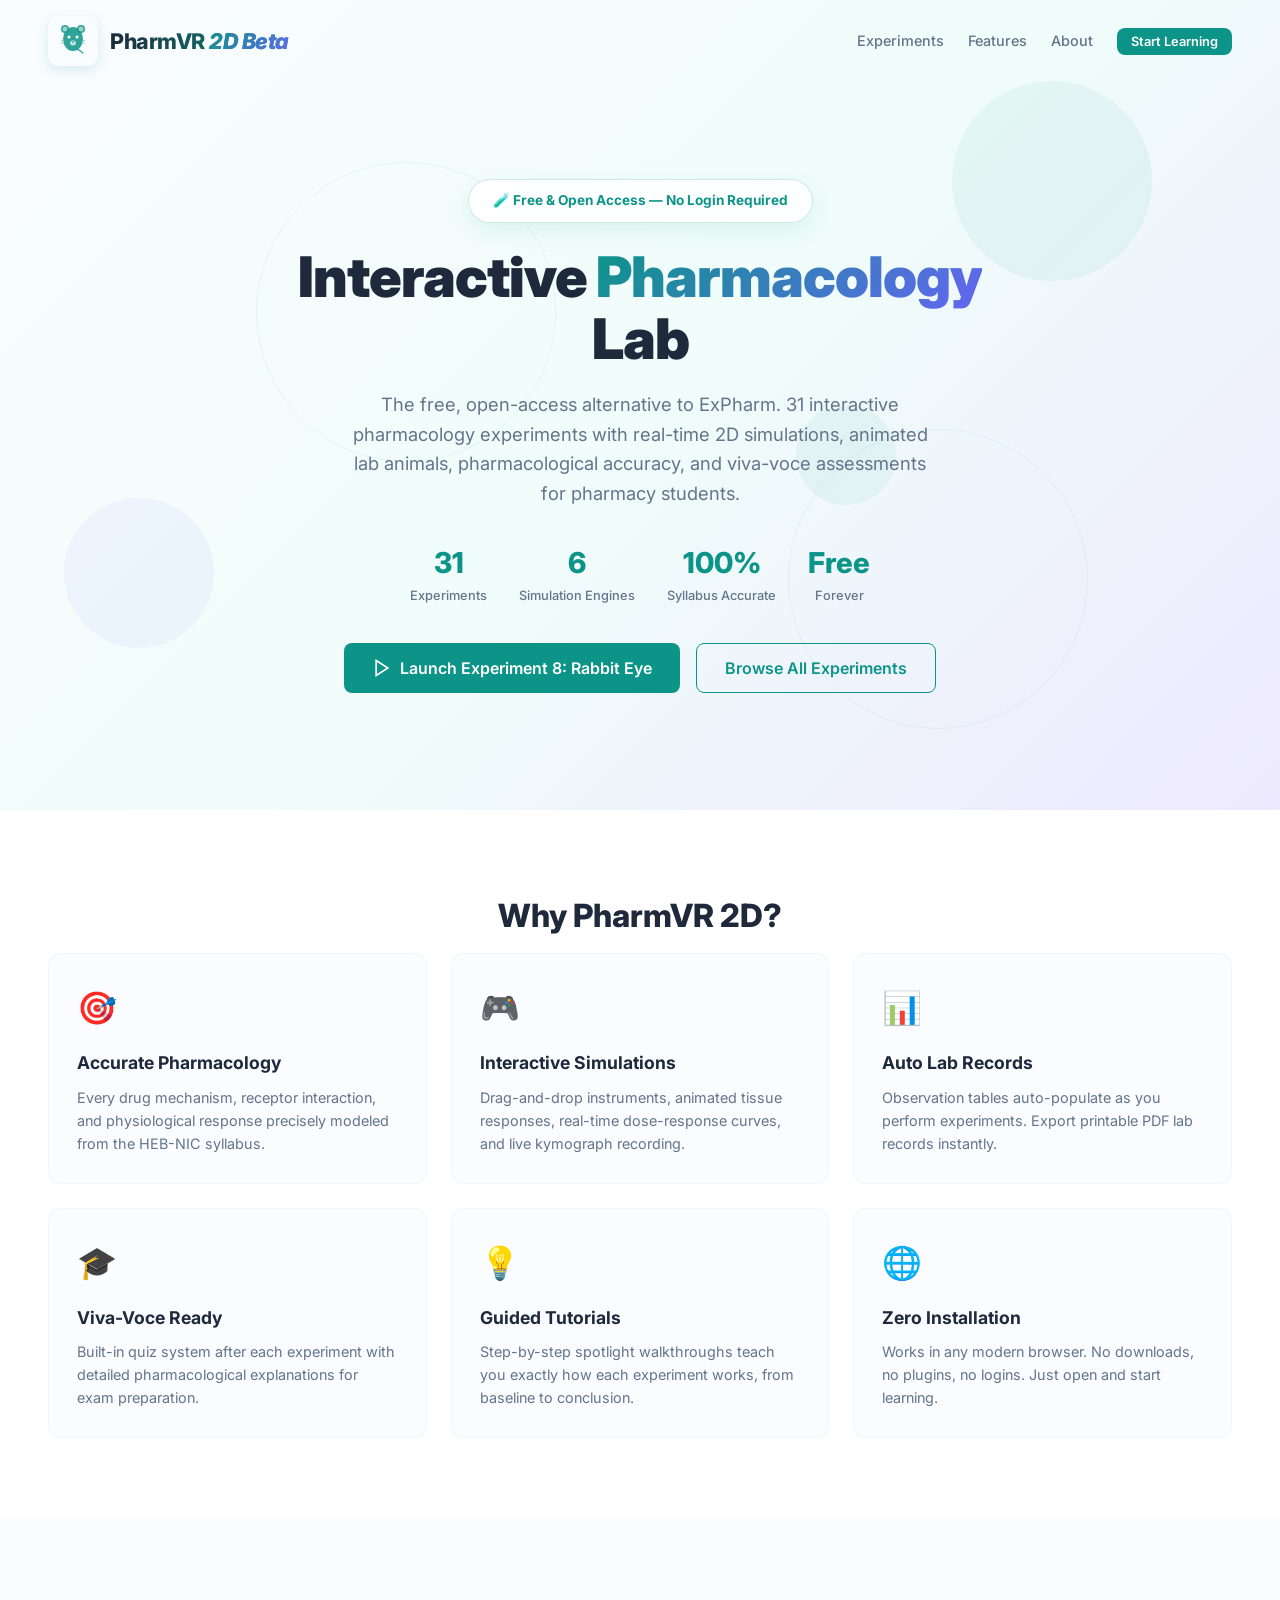
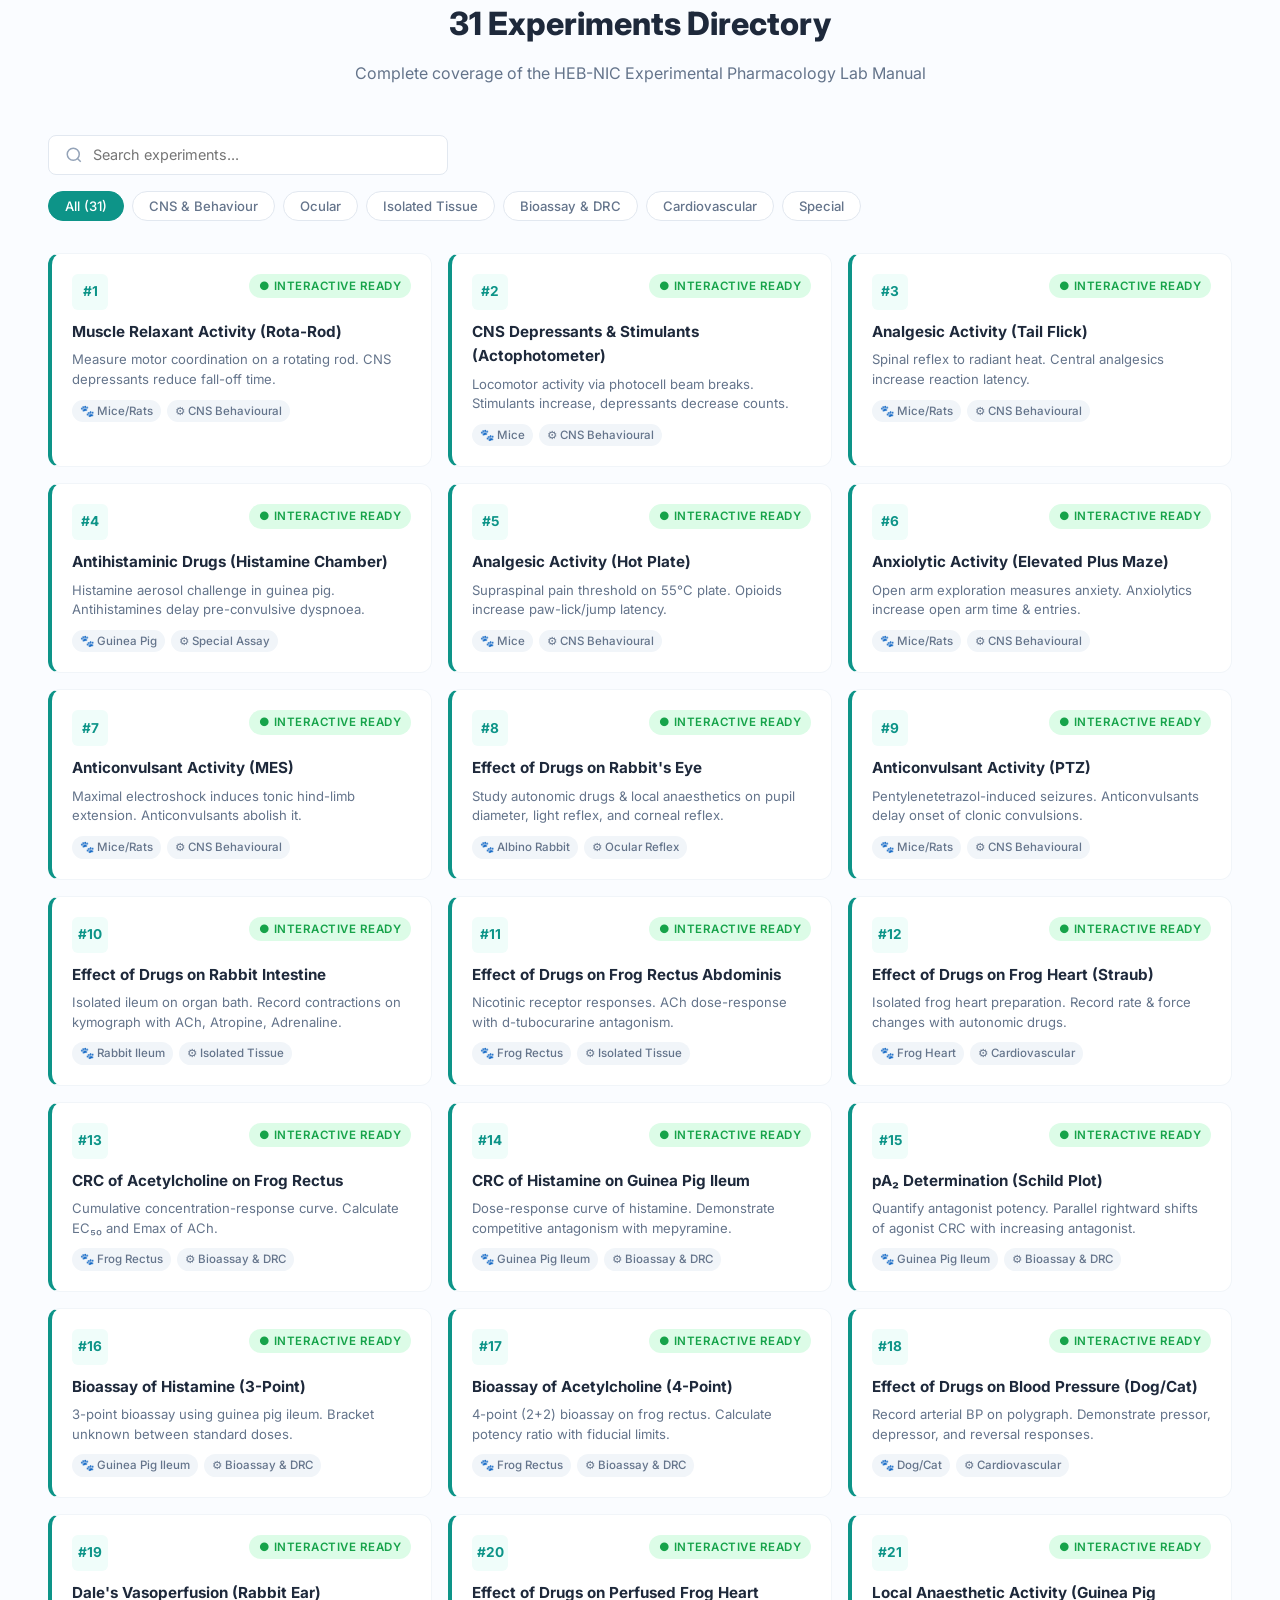
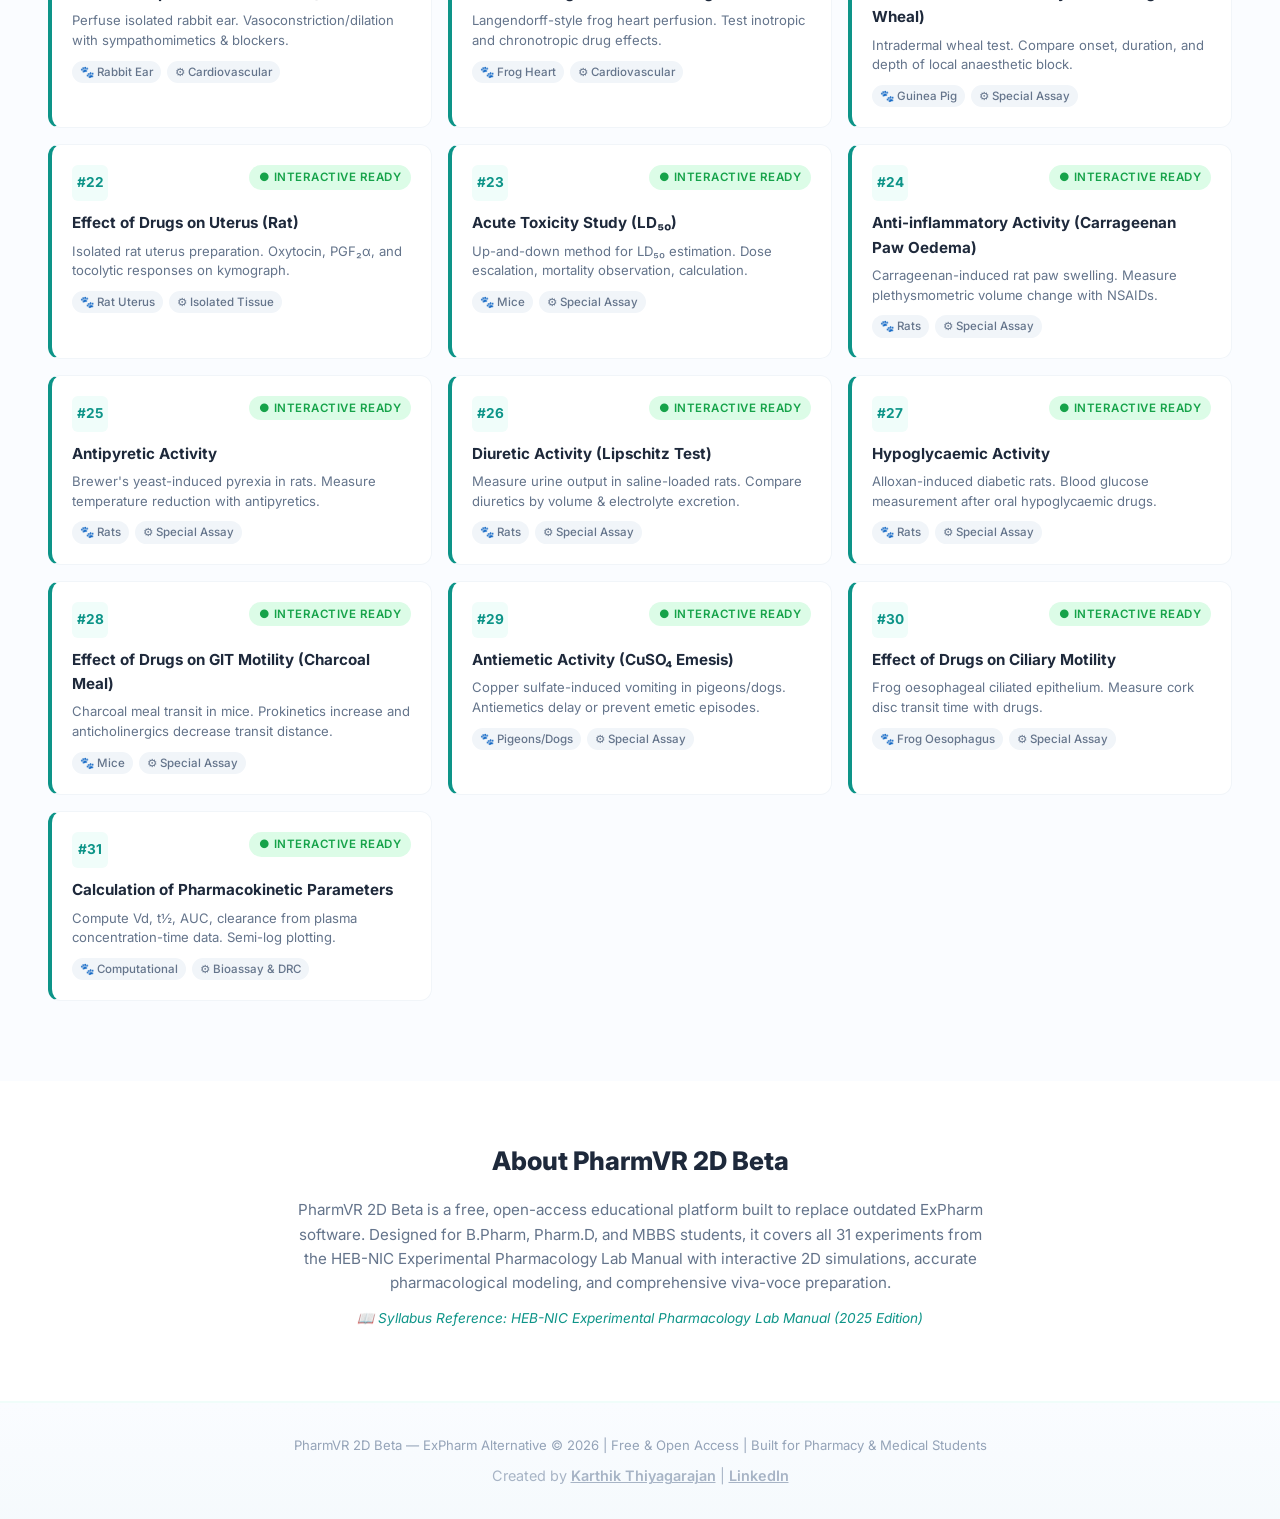
==== index.html @ f0e0d47d "Add Exps 10 and 13; extract the organ-bath rig for reuse Pulls the organ bath, frontal writing lever" ====
<!DOCTYPE html>
<html lang="en">
<head>
    <meta charset="UTF-8">
    <meta name="viewport" content="width=device-width, initial-scale=1.0">
    <title>PharmVR 2D — Free ExPharm Alternative | Interactive Pharmacology Lab Simulator</title>
    <meta name="description" content="Free, open-access alternative to ExPharm. PharmVR 2D features 31 interactive pharmacology experiments with real-time 2D simulations, animated lab animals, and viva-voce assessments for pharmacy students.">
    <meta name="keywords" content="expharm alternative, free pharmacology lab, interactive pharmacology simulator, pharmacology experiments, virtual pharmacology lab, lab rat simulator, pharmacy education, computer-assisted learning">
    <meta name="author" content="Karthik Thiyagarajan">
    <meta name="google-site-verification" content="QQ0Q0cNfTvMGvl5bljlnndUcc_mFA-Au18JLr-3xh98">
    <meta property="og:title" content="PharmVR 2D — Interactive Pharmacology Lab">
    <meta property="og:description" content="Free, open-access 2D interactive pharmacology lab. 31 experiments with real-time simulations, animated graphics, and viva-voce assessments.">
    <meta property="og:image" content="https://pharmvr.github.io/pharmvr-2d/assets/og-image.png">
    <meta property="og:url" content="https://pharmvr.github.io/pharmvr-2d/">
    <meta name="twitter:card" content="summary_large_image">
    <meta name="twitter:title" content="PharmVR 2D — Interactive Pharmacology Lab">
    <meta name="twitter:description" content="Free, open-access alternative to ExPharm. PharmVR 2D features 31 interactive pharmacology experiments with real-time 2D simulations for pharmacy students.">
    <link rel="icon" type="image/png" href="assets/favicon.png">
    <script type="application/ld+json">
    {
        "@context": "https://schema.org",
        "@type": "SoftwareApplication",
        "name": "PharmVR 2D",
        "description": "Free, open-access alternative to ExPharm. Interactive pharmacology lab simulator with 31 experiments.",
        "url": "https://pharmvr.github.io/pharmvr-2d/",
        "applicationCategory": "EducationalApplication",
        "offers": {
            "@type": "Offer",
            "price": "0",
            "priceCurrency": "USD"
        },
        "author": {
            "@type": "Person",
            "name": "Karthik Thiyagarajan",
            "url": "https://www.linkedin.com/in/karthik-thiyagarajan/"
        },
        "aggregateRating": {
            "@type": "AggregateRating",
            "ratingValue": "5",
            "ratingCount": "1"
        },
        "keywords": "expharm alternative, pharmacology lab, interactive simulator, pharmacy education"
    }
    </script>
    <link rel="apple-touch-icon" href="assets/logo.png">
    <link rel="stylesheet" href="css/main.css">
    <link rel="stylesheet" href="css/experiment.css">
    <link rel="stylesheet" href="css/tutorial.css">
    <link rel="stylesheet" href="css/lab2.css">
    <link rel="preconnect" href="https://fonts.googleapis.com">
    <link rel="preconnect" href="https://fonts.gstatic.com" crossorigin>
    <link href="https://fonts.googleapis.com/css2?family=Inter:wght@300;400;500;600;700;800;900&family=JetBrains+Mono:wght@400;500;600&display=swap" rel="stylesheet">
</head>
<body>
    <!-- ============================================ -->
    <!-- LANDING PAGE                                 -->
    <!-- ============================================ -->
    <div id="landing-page" class="page active">
        <!-- Hero Section -->
        <header class="hero">
            <nav class="nav-bar">
                <div class="nav-brand">
                    <div class="brand-icon">
                        <svg width="40" height="40" viewBox="0 0 40 40" fill="none">
                            <!-- Rat head -->
                            <ellipse cx="20" cy="18" rx="10" ry="12" fill="currentColor" opacity="0.85"/>
                            <!-- Rat ears -->
                            <circle cx="12" cy="8" r="4" fill="currentColor" opacity="0.85"/>
                            <circle cx="28" cy="8" r="4" fill="currentColor" opacity="0.85"/>
                            <circle cx="12" cy="8" r="2.5" fill="white" opacity="0.5"/>
                            <circle cx="28" cy="8" r="2.5" fill="white" opacity="0.5"/>
                            <!-- Rat eyes -->
                            <circle cx="16" cy="16" r="1.5" fill="white"/>
                            <circle cx="24" cy="16" r="1.5" fill="white"/>
                            <!-- Rat snout -->
                            <ellipse cx="20" cy="22" rx="3" ry="2.5" fill="white" opacity="0.7"/>
                            <!-- Rat nose -->
                            <circle cx="20" cy="21" r="1" fill="currentColor" opacity="0.6"/>
                            <!-- Rat whiskers -->
                            <line x1="10" y1="20" x2="8" y2="19" stroke="currentColor" stroke-width="0.8" opacity="0.6"/>
                            <line x1="10" y1="22" x2="8" y2="22" stroke="currentColor" stroke-width="0.8" opacity="0.6"/>
                            <line x1="30" y1="20" x2="32" y2="19" stroke="currentColor" stroke-width="0.8" opacity="0.6"/>
                            <line x1="30" y1="22" x2="32" y2="22" stroke="currentColor" stroke-width="0.8" opacity="0.6"/>
                            <!-- Rat tail -->
                            <path d="M24 28 Q28 30 30 32" stroke="currentColor" stroke-width="1.5" fill="none" stroke-linecap="round" opacity="0.7"/>
                        </svg>
                    </div>
                    <span class="brand-text">PharmVR <span class="brand-accent">2D Beta</span></span>
                </div>
                <div class="nav-links">
                    <a href="#experiments" class="nav-link">Experiments</a>
                    <a href="#features" class="nav-link">Features</a>
                    <a href="#about" class="nav-link">About</a>
                    <button class="btn btn-primary btn-sm" onclick="scrollToExperiments()">Start Learning</button>
                </div>
                <button class="mobile-menu-btn" onclick="toggleMobileMenu()">
                    <span></span><span></span><span></span>
                </button>
            </nav>

            <div class="hero-content">
                <div class="hero-badge">🧪 Free & Open Access — No Login Required</div>
                <h1 class="hero-title">
                    Interactive <span class="gradient-text">Pharmacology</span> Lab
                </h1>
                <p class="hero-subtitle">
                    The free, open-access alternative to ExPharm. 31 interactive pharmacology experiments with real-time
                    2D simulations, animated lab animals, pharmacological accuracy, and viva-voce assessments for pharmacy students.
                </p>
                <div class="hero-stats">
                    <div class="stat">
                        <span class="stat-num">31</span>
                        <span class="stat-label">Experiments</span>
                    </div>
                    <div class="stat">
                        <span class="stat-num">6</span>
                        <span class="stat-label">Simulation Engines</span>
                    </div>
                    <div class="stat">
                        <span class="stat-num">100%</span>
                        <span class="stat-label">Syllabus Accurate</span>
                    </div>
                    <div class="stat">
                        <span class="stat-num">Free</span>
                        <span class="stat-label">Forever</span>
                    </div>
                </div>
                <div class="hero-actions">
                    <button class="btn btn-primary btn-lg" onclick="launchExperiment(8)">
                        <svg width="20" height="20" viewBox="0 0 24 24" fill="none" stroke="currentColor" stroke-width="2"><polygon points="5 3 19 12 5 21 5 3"/></svg>
                        Launch Experiment 8: Rabbit Eye
                    </button>
                    <button class="btn btn-outline btn-lg" onclick="scrollToExperiments()">
                        Browse All Experiments
                    </button>
                </div>
            </div>

            <!-- Animated background elements -->
            <div class="hero-bg-elements">
                <div class="bg-molecule bg-mol-1"></div>
                <div class="bg-molecule bg-mol-2"></div>
                <div class="bg-molecule bg-mol-3"></div>
                <div class="bg-pulse bg-pulse-1"></div>
                <div class="bg-pulse bg-pulse-2"></div>
            </div>
        </header>

        <!-- Features Section -->
        <section id="features" class="features-section">
            <h2 class="section-title">Why PharmVR 2D?</h2>
            <div class="features-grid">
                <div class="feature-card">
                    <div class="feature-icon">🎯</div>
                    <h3>Accurate Pharmacology</h3>
                    <p>Every drug mechanism, receptor interaction, and physiological response precisely modeled from the HEB-NIC syllabus.</p>
                </div>
                <div class="feature-card">
                    <div class="feature-icon">🎮</div>
                    <h3>Interactive Simulations</h3>
                    <p>Drag-and-drop instruments, animated tissue responses, real-time dose-response curves, and live kymograph recording.</p>
                </div>
                <div class="feature-card">
                    <div class="feature-icon">📊</div>
                    <h3>Auto Lab Records</h3>
                    <p>Observation tables auto-populate as you perform experiments. Export printable PDF lab records instantly.</p>
                </div>
                <div class="feature-card">
                    <div class="feature-icon">🎓</div>
                    <h3>Viva-Voce Ready</h3>
                    <p>Built-in quiz system after each experiment with detailed pharmacological explanations for exam preparation.</p>
                </div>
                <div class="feature-card">
                    <div class="feature-icon">💡</div>
                    <h3>Guided Tutorials</h3>
                    <p>Step-by-step spotlight walkthroughs teach you exactly how each experiment works, from baseline to conclusion.</p>
                </div>
                <div class="feature-card">
                    <div class="feature-icon">🌐</div>
                    <h3>Zero Installation</h3>
                    <p>Works in any modern browser. No downloads, no plugins, no logins. Just open and start learning.</p>
                </div>
            </div>
        </section>

        <!-- Experiments Directory -->
        <section id="experiments" class="experiments-section">
            <h2 class="section-title">31 Experiments Directory</h2>
            <p class="section-desc">Complete coverage of the HEB-NIC Experimental Pharmacology Lab Manual</p>
            
            <!-- Filters -->
            <div class="filter-bar">
                <div class="search-box">
                    <svg width="18" height="18" viewBox="0 0 24 24" fill="none" stroke="currentColor" stroke-width="2"><circle cx="11" cy="11" r="8"/><path d="m21 21-4.35-4.35"/></svg>
                    <input type="text" id="exp-search" placeholder="Search experiments..." oninput="filterExperiments()">
                </div>
                <div class="filter-tags">
                    <button class="filter-tag active" data-filter="all" onclick="setFilter('all')">All (31)</button>
                    <button class="filter-tag" data-filter="cns" onclick="setFilter('cns')">CNS & Behaviour</button>
                    <button class="filter-tag" data-filter="ocular" onclick="setFilter('ocular')">Ocular</button>
                    <button class="filter-tag" data-filter="tissue" onclick="setFilter('tissue')">Isolated Tissue</button>
                    <button class="filter-tag" data-filter="bioassay" onclick="setFilter('bioassay')">Bioassay & DRC</button>
                    <button class="filter-tag" data-filter="cardio" onclick="setFilter('cardio')">Cardiovascular</button>
                    <button class="filter-tag" data-filter="special" onclick="setFilter('special')">Special</button>
                </div>
            </div>

            <!-- Experiment Cards Grid -->
            <div id="exp-grid" class="exp-grid">
                <!-- Populated by JS -->
            </div>
        </section>

        <!-- About -->
        <section id="about" class="about-section">
            <div class="about-content">
                <h2>About PharmVR 2D Beta</h2>
                <p>PharmVR 2D Beta is a free, open-access educational platform built to replace outdated ExPharm software. 
                   Designed for B.Pharm, Pharm.D, and MBBS students, it covers all 31 experiments from the 
                   HEB-NIC Experimental Pharmacology Lab Manual with interactive 2D simulations, accurate pharmacological modeling, 
                   and comprehensive viva-voce preparation.</p>
                <p class="about-note">📖 Syllabus Reference: HEB-NIC Experimental Pharmacology Lab Manual (2025 Edition)</p>
            </div>
        </section>

        <footer class="footer">
            <p>PharmVR 2D Beta — ExPharm Alternative © 2026 | Free & Open Access | Built for Pharmacy & Medical Students</p>
            <p style="margin-top: 0.5rem; font-size: 0.9rem; opacity: 0.8;">Created by <a href="https://www.linkedin.com/in/karthik-thiyagarajan/" target="_blank" style="color: inherit; text-decoration: underline;">Karthik Thiyagarajan</a> | <a href="https://www.linkedin.com/in/karthik-thiyagarajan/" target="_blank" style="color: inherit; text-decoration: underline;">LinkedIn</a></p>
        </footer>
    </div>

    <!-- ============================================ -->
    <!-- EXPERIMENT PAGE (Experiment 8 - Rabbit Eye)  -->
    <!-- ============================================ -->
    <div id="experiment-page" class="page">
        <!-- Top Bar -->
        <div class="lab-topbar">
            <button class="btn-back" onclick="goHome()">
                <svg width="20" height="20" viewBox="0 0 24 24" fill="none" stroke="currentColor" stroke-width="2"><path d="M19 12H5M12 19l-7-7 7-7"/></svg>
                Back to Lab
            </button>
            <div class="lab-title-bar">
                <span class="exp-badge">EXP 8</span>
                <span class="exp-title-text">Effect of Various Drugs on Rabbit's Eye</span>
            </div>
            <div class="lab-mode-selector">
                <button class="mode-btn active" data-mode="guided" onclick="setMode('guided')">📖 Guided</button>
                <button class="mode-btn" data-mode="practice" onclick="setMode('practice')">🔬 Practice</button>
                <button class="mode-btn" data-mode="exam" onclick="setMode('exam')">📝 Exam</button>
            </div>
        </div>

        <!-- Main Lab Area -->
        <div class="lab-container">
            <!-- Left Panel: Controls & Drug Rack -->
            <div class="lab-panel lab-left">
                <div class="panel-section">
                    <h3 class="panel-heading">
                        <svg width="16" height="16" viewBox="0 0 24 24" fill="none" stroke="currentColor" stroke-width="2"><path d="M9 3H5a2 2 0 0 0-2 2v4m6-6h10a2 2 0 0 1 2 2v4M9 3v18m0 0h10a2 2 0 0 0 2-2V9M9 21H5a2 2 0 0 1-2-2V9m0 0h18"/></svg>
                        Drug Rack
                    </h3>
                    <div id="drug-rack" class="drug-rack">
                        <!-- Populated by JS -->
                    </div>
                </div>

                <div class="panel-section">
                    <h3 class="panel-heading">
                        <svg width="16" height="16" viewBox="0 0 24 24" fill="none" stroke="currentColor" stroke-width="2"><circle cx="12" cy="12" r="10"/><path d="M12 8v4l2 2"/></svg>
                        Experiment Controls
                    </h3>
                    <div class="controls-group">
                        <div class="eye-selector">
                            <label class="control-label">Active Eye</label>
                            <div class="toggle-group">
                                <button class="toggle-btn" id="btn-eye-left" onclick="switchEye('left')">
                                    👁️ Left (Control)
                                </button>
                                <button class="toggle-btn active" id="btn-eye-right" onclick="switchEye('right')">
                                    👁️ Right (Test)
                                </button>
                            </div>
                        </div>
                        <button class="btn btn-action btn-absorb" id="btn-absorb" onclick="advanceTime()">
                            ⏱️ Wait 8 min (Absorption)
                        </button>
                        <button class="btn btn-action btn-reset" onclick="resetRabbit()">
                            🐇 New Rabbit
                        </button>
                    </div>
                </div>

                <div class="panel-section">
                    <h3 class="panel-heading">
                        <svg width="16" height="16" viewBox="0 0 24 24" fill="none" stroke="currentColor" stroke-width="2"><path d="M12 20V10M18 20V4M6 20v-4"/></svg>
                        Score
                    </h3>
                    <div class="score-panel">
                        <div class="score-item">
                            <span class="score-label">Progress</span>
                            <div class="progress-bar">
                                <div class="progress-fill progress-score" id="progress-score"></div>
                            </div>
                            <span class="score-value" id="score-val">12</span>
                        </div>
                        <div class="score-item">
                            <span class="score-label">Doubt Meter</span>
                            <div class="progress-bar">
                                <div class="progress-fill progress-doubt" id="progress-doubt"></div>
                            </div>
                            <span class="score-value" id="doubt-val">0</span>
                        </div>
                        <div class="score-item">
                            <span class="score-label">Drugs Tested</span>
                            <span class="score-value" id="drugs-tested">0 / 5</span>
                        </div>
                    </div>
                </div>
            </div>

            <!-- Center: Main Canvas & Eye Visualization -->
            <div class="lab-center">
                <!-- Tool Inventory Bar -->
                <div class="tool-bar">
                    <button class="tool-btn" data-tool="caliper" onclick="useTool('caliper')" title="Vernier Caliper — Measure pupil diameter">
                        <div class="tool-icon">📏</div>
                        <span class="tool-name">Caliper</span>
                        <span class="tool-key">1</span>
                    </button>
                    <button class="tool-btn" data-tool="torch" onclick="useTool('torch')" title="Pen-Torch — Test light reflex">
                        <div class="tool-icon">🔦</div>
                        <span class="tool-name">Pen-Torch</span>
                        <span class="tool-key">2</span>
                    </button>
                    <button class="tool-btn" data-tool="cotton" onclick="useTool('cotton')" title="Cotton Wisp — Test corneal reflex">
                        <div class="tool-icon">🧶</div>
                        <span class="tool-name">Cotton Wisp</span>
                        <span class="tool-key">3</span>
                    </button>
                    <button class="tool-btn active" data-tool="dropper" onclick="useTool('dropper')" title="Dropper — Instil drug drops">
                        <div class="tool-icon">💧</div>
                        <span class="tool-name">Dropper</span>
                        <span class="tool-key">4</span>
                    </button>
                    <button class="tool-btn" data-tool="journal" onclick="toggleJournal()" title="Lab Journal — View observation table">
                        <div class="tool-icon">📓</div>
                        <span class="tool-name">Journal</span>
                        <span class="tool-key">5</span>
                    </button>
                </div>

                <!-- Rabbit Scene -->
                <div class="rabbit-scene" id="rabbit-scene">
                    <!-- Interactive Layered 2D Stage -->
                    <div class="rabbit-container">
                        <div class="game-stage-wrap" id="exp8-stage" style="width:640px;height:420px;">
                            <canvas id="rabbit-canvas" width="640" height="420"></canvas>
                            <div id="exp8-eye-target" class="drop-target-ring" style="left:454px;top:131px;width:62px;height:62px;"></div>
                            <div class="game-bench-dock" id="exp8-bench-dock"></div>
                        </div>
                        <div class="rabbit-label">🎮 Drag any instrument from the bench dock directly onto the Rabbit's Eye (or click bottles to switch drugs)</div>
                    </div>

                    <!-- Eye Close-up Magnifier -->
                    <div class="eye-magnifier" id="eye-magnifier">
                        <div class="magnifier-frame">
                            <div class="magnifier-label" id="magnifier-label">RIGHT EYE (Test)</div>
                            <canvas id="eye-canvas" width="280" height="280"></canvas>
                            <div class="eye-reading" id="eye-reading">Pupil: 5.5 mm</div>
                        </div>
                    </div>
                </div>

                <!-- Action Feedback -->
                <div class="feedback-bar" id="feedback-bar">
                    <div class="feedback-icon" id="feedback-icon">ℹ️</div>
                    <div class="feedback-text" id="feedback-text">Select a drug from the rack, then use the Dropper [4] to instil drops into the rabbit's eye.</div>
                </div>
            </div>

            <!-- Right Panel: Observation Table & Info -->
            <div class="lab-panel lab-right">
                <div class="panel-section">
                    <h3 class="panel-heading">
                        <svg width="16" height="16" viewBox="0 0 24 24" fill="none" stroke="currentColor" stroke-width="2"><rect x="3" y="3" width="18" height="18" rx="2"/><path d="M3 9h18M9 21V9"/></svg>
                        Observation Table
                    </h3>
                    <div class="obs-table-container" id="obs-table-container">
                        <table class="obs-table" id="obs-table">
                            <thead>
                                <tr>
                                    <th>Drug</th>
                                    <th>Pupil (mm)</th>
                                    <th>Light Ref.</th>
                                    <th>Corneal Ref.</th>
                                </tr>
                            </thead>
                            <tbody id="obs-tbody">
                                <!-- Populated by JS -->
                            </tbody>
                        </table>
                    </div>
                </div>

                <div class="panel-section">
                    <h3 class="panel-heading">
                        <svg width="16" height="16" viewBox="0 0 24 24" fill="none" stroke="currentColor" stroke-width="2"><path d="M2 3h6a4 4 0 0 1 4 4v14a3 3 0 0 0-3-3H2zM22 3h-6a4 4 0 0 0-4 4v14a3 3 0 0 1 3-3h7z"/></svg>
                        Drug Info
                    </h3>
                    <div class="drug-info-panel" id="drug-info">
                        <div class="drug-info-name" id="info-drug-name">Atropine (1%)</div>
                        <div class="drug-info-class" id="info-drug-class">Parasympatholytic (blocks M₃ receptors on circular sphincter)</div>
                        <div class="drug-info-summary" id="info-drug-summary">Blocks M₃ receptors on circular muscle → mydriasis & paralysis of pupillary light reflex.</div>
                        <div class="drug-info-expected">
                            <div class="info-row">
                                <span class="info-label">Expected Pupil:</span>
                                <span class="info-value" id="info-pupil">Mydriasis (Dilated)</span>
                            </div>
                            <div class="info-row">
                                <span class="info-label">Light Reflex:</span>
                                <span class="info-value" id="info-light">Absent</span>
                            </div>
                            <div class="info-row">
                                <span class="info-label">Corneal Reflex:</span>
                                <span class="info-value" id="info-corneal">Present</span>
                            </div>
                        </div>
                    </div>
                </div>

                <div class="panel-section">
                    <button class="btn btn-primary btn-block" onclick="startViva()">
                        🎓 Take Viva Voce Quiz
                    </button>
                    <button class="btn btn-outline btn-block" onclick="exportLabRecord()" style="margin-top: 8px;">
                        📄 Export Lab Record (PDF)
                    </button>
                </div>
            </div>
        </div>
    </div>

    <!-- ============================================ -->
    <!-- UNIVERSAL LAB PAGE (Exps 1-7, 9-31)          -->
    <!-- ============================================ -->
    <div id="universal-lab-page" class="page">
        <div class="lab-topbar">
            <button class="btn-back" onclick="goHome()">
                <svg width="20" height="20" viewBox="0 0 24 24" fill="none" stroke="currentColor" stroke-width="2"><path d="M19 12H5M12 19l-7-7 7-7"/></svg>
                Back to Lab
            </button>
            <div class="lab-title-bar">
                <span class="exp-badge" id="uni-exp-badge">EXP 1</span>
                <span class="exp-title-text" id="uni-exp-title">Experiment Title</span>
            </div>
            <div class="exp-status live" id="uni-engine-badge">Simulation Engine</div>
        </div>
        <div id="universal-lab-mount"></div>
    </div>

    <!-- ============================================ -->
    <!-- VIVA VOCE MODAL                              -->
    <!-- ============================================ -->
    <div class="modal-overlay" id="viva-modal">
        <div class="modal viva-modal">
            <div class="modal-header">
                <h2>🎓 Viva Voce — Experiment 8</h2>
                <button class="modal-close" onclick="closeViva()">✕</button>
            </div>
            <div class="viva-progress">
                <div class="viva-progress-bar">
                    <div class="viva-progress-fill" id="viva-progress-fill"></div>
                </div>
                <span id="viva-qnum">Question 1 of 5</span>
            </div>
            <div class="viva-body" id="viva-body">
                <p class="viva-question" id="viva-question"></p>
                <div class="viva-options" id="viva-options"></div>
                <div class="viva-explanation hidden" id="viva-explanation"></div>
            </div>
            <div class="viva-footer">
                <button class="btn btn-primary" id="viva-next-btn" onclick="vivaNext()" style="display:none;">Next Question →</button>
                <div class="viva-score-display hidden" id="viva-score-display"></div>
            </div>
        </div>
    </div>

    <!-- ============================================ -->
    <!-- JOURNAL / LAB RECORD MODAL                   -->
    <!-- ============================================ -->
    <div class="modal-overlay" id="journal-modal">
        <div class="modal journal-modal">
            <div class="modal-header">
                <h2>📓 Lab Journal — Experiment 8</h2>
                <button class="modal-close" onclick="toggleJournal()">✕</button>
            </div>
            <div class="journal-body" id="journal-body">
                <div class="journal-section">
                    <h3>Experiment 8: Effect of Various Drugs on Rabbit's Eye</h3>
                    <p><strong>Aim:</strong> To study the effect of autonomic drugs and local anaesthetics on the pupil diameter, light reflex, and corneal reflex of the rabbit's eye.</p>
                    <p><strong>Animal:</strong> Albino Rabbit (unpigmented iris provides contrast for measurement)</p>
                    <p><strong>Control:</strong> Left Eye — Normal Saline (0.9%)</p>
                    <p><strong>Test:</strong> Right Eye — Drug under investigation</p>
                </div>
                <div class="journal-section">
                    <h3>Observation Table</h3>
                    <table class="journal-table" id="journal-table">
                        <thead>
                            <tr>
                                <th>Drug</th>
                                <th>Eye</th>
                                <th>Class / Mechanism</th>
                                <th>Baseline Pupil</th>
                                <th>Post-Drug Pupil</th>
                                <th>Light Reflex</th>
                                <th>Corneal Reflex</th>
                            </tr>
                        </thead>
                        <tbody id="journal-tbody"></tbody>
                    </table>
                </div>
                <div class="journal-section">
                    <h3>Key Conclusions</h3>
                    <ul>
                        <li><strong>Atropine vs Ephedrine:</strong> Both produce mydriasis but only Atropine abolishes the light reflex (M₃ block).</li>
                        <li><strong>Physostigmine:</strong> Causes miosis via AChE inhibition (↑ACh at M₃).</li>
                        <li><strong>Lignocaine:</strong> Only drug to abolish corneal reflex (Na⁺ channel block) without pupil change.</li>
                    </ul>
                </div>
            </div>
            <div class="journal-footer">
                <button class="btn btn-primary" onclick="exportLabRecord()">📄 Export as PDF</button>
                <button class="btn btn-outline" onclick="toggleJournal()">Close</button>
            </div>
        </div>
    </div>

    <!-- ============================================ -->
    <!-- TUTORIAL SPOTLIGHT OVERLAY                   -->
    <!-- ============================================ -->
    <div class="tutorial-overlay" id="tutorial-overlay">
        <div class="tutorial-spotlight" id="tutorial-spotlight"></div>
        <div class="tutorial-popover" id="tutorial-popover">
            <div class="tutorial-step-indicator" id="tutorial-step-indicator"></div>
            <h3 class="tutorial-title" id="tutorial-title"></h3>
            <p class="tutorial-text" id="tutorial-text"></p>
            <div class="tutorial-actions">
                <button class="btn btn-sm btn-outline" id="tutorial-skip" onclick="skipTutorial()">Skip Tutorial</button>
                <button class="btn btn-sm btn-primary" id="tutorial-next" onclick="nextTutorialStep()">Next →</button>
            </div>
        </div>
    </div>

    <!-- Scripts -->
    <script src="js/svg-assets.js"></script>
    <script src="js/drag-game.js"></script>
    <script src="js/pharmacology.js"></script>
    <script src="js/renderer.js"></script>
    <script src="js/experiments-data.js"></script>
    <script src="js/tutorial.js"></script>
    <script src="js/engines/cns-engine.js"></script>
    <script src="js/engines/tissue-engine.js"></script>
    <script src="js/engines/bioassay-engine.js"></script>
    <script src="js/engines/cardio-engine.js"></script>
    <script src="js/engines/special-engine.js"></script>
    <script src="js/lab/core.js"></script>
    <script src="js/lab/rodent.js"></script>
    <script src="js/lab/engine.js"></script>
    <script src="js/lab/organbath.js"></script>
    <script src="js/lab/exp/exp01-rotarod.js"></script>
    <script src="js/lab/exp/exp08-rabbiteye.js"></script>
    <script src="js/lab/exp/exp02-actophotometer.js"></script>
    <script src="js/lab/exp/exp03-tailflick.js"></script>
    <script src="js/lab/exp/exp05-hotplate.js"></script>
    <script src="js/lab/exp/exp06-epm.js"></script>
    <script src="js/lab/exp/exp07-mes.js"></script>
    <script src="js/lab/exp/exp10-rabbitintestine.js"></script>
    <script src="js/lab/exp/exp11-frogrectus.js"></script>
    <script src="js/lab/exp/exp13-achcrc.js"></script>
    <script src="js/lab/exp/exp23-ld50.js"></script>
    <script src="js/lab/exp/exp24-pawoedema.js"></script>
    <script src="js/lab/exp/exp25-antipyretic.js"></script>
    <script src="js/lab/exp/exp26-diuretic.js"></script>
    <script src="js/app.js"></script>
</body>
</html>
---- css/main.css ----
/* ============================================
   PharmVR 2D Beta — Main Stylesheet
   Clinical-Modern Academic Design System
   ============================================ */

:root {
    /* Colors */
    --primary: #0d9488;
    --primary-dark: #0f766e;
    --primary-light: #99f6e4;
    --primary-50: #f0fdfa;
    --accent: #6366f1;
    --accent-light: #a5b4fc;
    --bg: #fafcff;
    --bg-card: #ffffff;
    --bg-dark: #0f172a;
    --text: #1e293b;
    --text-secondary: #64748b;
    --text-light: #94a3b8;
    --border: #e2e8f0;
    --border-light: #f1f5f9;
    --success: #22c55e;
    --warning: #f59e0b;
    --error: #ef4444;
    --shadow-sm: 0 1px 2px rgba(0,0,0,0.05);
    --shadow: 0 4px 6px -1px rgba(0,0,0,0.07), 0 2px 4px -1px rgba(0,0,0,0.04);
    --shadow-lg: 0 10px 25px -3px rgba(0,0,0,0.08), 0 4px 10px -2px rgba(0,0,0,0.04);
    --shadow-xl: 0 20px 50px -12px rgba(0,0,0,0.12);
    --radius: 12px;
    --radius-sm: 8px;
    --radius-xs: 6px;
    --radius-full: 9999px;
    --transition: 200ms cubic-bezier(0.4, 0, 0.2, 1);
    --transition-slow: 400ms cubic-bezier(0.4, 0, 0.2, 1);
}

*, *::before, *::after {
    margin: 0;
    padding: 0;
    box-sizing: border-box;
}

html {
    scroll-behavior: smooth;
    font-size: 16px;
    cursor: url('data:image/svg+xml;utf8,<svg xmlns="http://www.w3.org/2000/svg" width="32" height="32" viewBox="0 0 32 32"><circle cx="16" cy="16" r="12" fill="%230d9488" opacity="0.3"/><ellipse cx="16" cy="14" rx="6" ry="7" fill="%230d9488"/><circle cx="12" cy="12" r="1.2" fill="white"/><circle cx="20" cy="12" r="1.2" fill="white"/><ellipse cx="16" cy="17" rx="2" ry="1.5" fill="white" opacity="0.6"/><line x1="10" y1="15" x2="8" y2="14" stroke="%230d9488" stroke-width="0.6"/><line x1="10" y1="17" x2="8" y2="17" stroke="%230d9488" stroke-width="0.6"/><line x1="22" y1="15" x2="24" y2="14" stroke="%230d9488" stroke-width="0.6"/><line x1="22" y1="17" x2="24" y2="17" stroke="%230d9488" stroke-width="0.6"/><path d="M18 20 Q20 21 22 23" stroke="%230d9488" stroke-width="1" fill="none" stroke-linecap="round"/></svg>') 16 16, auto;
}

body {
    font-family: 'Inter', -apple-system, BlinkMacSystemFont, 'Segoe UI', system-ui, sans-serif;
    color: var(--text);
    background: var(--bg);
    line-height: 1.6;
    overflow-x: hidden;
    -webkit-font-smoothing: antialiased;
}

/* Custom rat cursor on interactive elements */
a, button, [onclick], .nav-link, .btn, input, textarea, select {
    cursor: url('data:image/svg+xml;utf8,<svg xmlns="http://www.w3.org/2000/svg" width="32" height="32" viewBox="0 0 32 32"><circle cx="16" cy="16" r="12" fill="%230d9488" opacity="0.3"/><ellipse cx="16" cy="14" rx="6" ry="7" fill="%230d9488"/><circle cx="12" cy="12" r="1.2" fill="white"/><circle cx="20" cy="12" r="1.2" fill="white"/><ellipse cx="16" cy="17" rx="2" ry="1.5" fill="white" opacity="0.6"/><line x1="10" y1="15" x2="8" y2="14" stroke="%230d9488" stroke-width="0.6"/><line x1="10" y1="17" x2="8" y2="17" stroke="%230d9488" stroke-width="0.6"/><line x1="22" y1="15" x2="24" y2="14" stroke="%230d9488" stroke-width="0.6"/><line x1="22" y1="17" x2="24" y2="17" stroke="%230d9488" stroke-width="0.6"/><path d="M18 20 Q20 21 22 23" stroke="%230d9488" stroke-width="1" fill="none" stroke-linecap="round"/></svg>') 16 16, auto;
}

/* Page Router */
.page {
    display: none;
    min-height: 100vh;
}
.page.active {
    display: block;
}

/* ---- Buttons ---- */
.btn {
    display: inline-flex;
    align-items: center;
    justify-content: center;
    gap: 8px;
    padding: 10px 20px;
    border-radius: var(--radius-sm);
    font-family: inherit;
    font-weight: 600;
    font-size: 0.9rem;
    cursor: pointer;
    border: none;
    transition: all var(--transition);
    text-decoration: none;
    white-space: nowrap;
}
.btn:active { transform: scale(0.97); }
.btn-primary {
    background: var(--primary);
    color: white;
}
.btn-primary:hover { background: var(--primary-dark); box-shadow: var(--shadow); }
.btn-outline {
    background: transparent;
    color: var(--primary);
    border: 1.5px solid var(--primary);
}
.btn-outline:hover { background: var(--primary-50); }
.btn-sm { padding: 6px 14px; font-size: 0.8rem; }
.btn-lg { padding: 14px 28px; font-size: 1rem; }
.btn-block { width: 100%; }
.btn-action {
    background: var(--bg-card);
    color: var(--text);
    border: 1.5px solid var(--border);
    width: 100%;
    justify-content: flex-start;
    padding: 10px 14px;
}
.btn-action:hover { border-color: var(--primary); background: var(--primary-50); }
.btn-absorb { border-color: var(--warning); }
.btn-absorb:hover { background: #fffbeb; }
.btn-reset { border-color: var(--text-light); }

/* ============================================
   NAVIGATION
   ============================================ */
.nav-bar {
    display: flex;
    align-items: center;
    justify-content: space-between;
    padding: 16px 48px;
    position: relative;
    z-index: 10;
}
.nav-brand {
    display: flex;
    align-items: center;
    gap: 12px;
    color: var(--primary);
    cursor: pointer;
    transition: transform var(--transition);
}
.nav-brand:hover {
    transform: translateY(-2px);
}
.brand-icon {
    display: flex;
    align-items: center;
    justify-content: center;
    width: 50px;
    height: 50px;
    border-radius: 10px;
    box-shadow: 0 4px 12px rgba(13, 148, 136, 0.15);
    transition: all var(--transition);
    overflow: hidden;
}
.brand-icon:hover {
    box-shadow: 0 6px 16px rgba(13, 148, 136, 0.25);
    transform: scale(1.05);
}
.brand-icon img {
    width: 100%;
    height: 100%;
    object-fit: cover;
    filter: drop-shadow(0 2px 4px rgba(0,0,0,0.1));
}
.brand-text {
    font-size: 1.35rem;
    font-weight: 800;
    background: linear-gradient(90deg, var(--text), var(--primary));
    -webkit-background-clip: text;
    -webkit-text-fill-color: transparent;
    background-clip: text;
    letter-spacing: -0.5px;
}
.brand-accent {
    background: linear-gradient(135deg, var(--primary), var(--accent));
    -webkit-background-clip: text;
    -webkit-text-fill-color: transparent;
    background-clip: text;
    font-style: italic;
}
.nav-links {
    display: flex;
    align-items: center;
    gap: 24px;
}
.nav-link {
    color: var(--text-secondary);
    text-decoration: none;
    font-weight: 500;
    font-size: 0.9rem;
    transition: color var(--transition);
}
.nav-link:hover { color: var(--primary); }
.mobile-menu-btn {
    display: none;
    flex-direction: column;
    gap: 5px;
    background: none;
    border: none;
    cursor: pointer;
    padding: 4px;
}
.mobile-menu-btn span {
    display: block;
    width: 24px;
    height: 2px;
    background: var(--text);
    border-radius: 2px;
    transition: var(--transition);
}

/* ============================================
   HERO
   ============================================ */
.hero {
    position: relative;
    min-height: 90vh;
    display: flex;
    flex-direction: column;
    overflow: hidden;
    background: linear-gradient(135deg, var(--bg) 0%, var(--primary-50) 50%, #ede9fe 100%);
}
.hero-content {
    flex: 1;
    display: flex;
    flex-direction: column;
    align-items: center;
    justify-content: center;
    text-align: center;
    padding: 40px 24px 60px;
    max-width: 800px;
    margin: 0 auto;
    position: relative;
    z-index: 2;
}
.hero-badge {
    display: inline-flex;
    align-items: center;
    padding: 10px 24px;
    background: linear-gradient(135deg, rgba(255,255,255,0.95), rgba(255,255,255,0.8));
    border: 1px solid rgba(13, 148, 136, 0.2);
    border-radius: var(--radius-full);
    font-size: 0.85rem;
    font-weight: 700;
    color: var(--primary);
    box-shadow: 0 8px 24px rgba(13, 148, 136, 0.1);
    margin-bottom: 24px;
    animation: fadeInUp 0.6s ease-out;
    backdrop-filter: blur(10px);
}
.hero-title {
    font-size: 3.5rem;
    font-weight: 900;
    line-height: 1.1;
    color: var(--text);
    margin-bottom: 20px;
    animation: fadeInUp 0.6s ease-out 0.1s both;
    letter-spacing: -1px;
}
.gradient-text {
    background: linear-gradient(135deg, var(--primary) 0%, var(--accent) 100%);
    -webkit-background-clip: text;
    -webkit-text-fill-color: transparent;
    background-clip: text;
}
.hero-subtitle {
    font-size: 1.15rem;
    color: var(--text-secondary);
    max-width: 600px;
    margin-bottom: 32px;
    animation: fadeInUp 0.6s ease-out 0.2s both;
}
.hero-stats {
    display: flex;
    gap: 32px;
    margin-bottom: 36px;
    animation: fadeInUp 0.6s ease-out 0.3s both;
}
.stat {
    display: flex;
    flex-direction: column;
    align-items: center;
}
.stat-num {
    font-size: 1.8rem;
    font-weight: 800;
    color: var(--primary);
}
.stat-label {
    font-size: 0.8rem;
    color: var(--text-secondary);
    font-weight: 500;
}
.hero-actions {
    display: flex;
    gap: 16px;
    animation: fadeInUp 0.6s ease-out 0.4s both;
}

/* Background animated elements */
.hero-bg-elements {
    position: absolute;
    inset: 0;
    overflow: hidden;
    pointer-events: none;
}
.bg-molecule {
    position: absolute;
    width: 200px;
    height: 200px;
    border-radius: 50%;
    opacity: 0.06;
}
.bg-mol-1 { background: var(--primary); top: 10%; right: 10%; animation: float 8s ease-in-out infinite; }
.bg-mol-2 { background: var(--accent); bottom: 20%; left: 5%; animation: float 10s ease-in-out infinite reverse; width: 150px; height: 150px; }
.bg-mol-3 { background: var(--primary); top: 50%; right: 30%; animation: float 12s ease-in-out infinite; width: 100px; height: 100px; }
.bg-pulse {
    position: absolute;
    width: 300px;
    height: 300px;
    border-radius: 50%;
    border: 1px solid var(--primary);
    opacity: 0.08;
}
.bg-pulse-1 { top: 20%; left: 20%; animation: pulse-ring 4s ease-out infinite; }
.bg-pulse-2 { bottom: 10%; right: 15%; animation: pulse-ring 5s ease-out infinite 1s; }

@keyframes float {
    0%, 100% { transform: translateY(0) rotate(0deg); }
    50% { transform: translateY(-30px) rotate(5deg); }
}
@keyframes pulse-ring {
    0% { transform: scale(0.8); opacity: 0.1; }
    100% { transform: scale(1.4); opacity: 0; }
}
@keyframes fadeInUp {
    from { opacity: 0; transform: translateY(20px); }
    to { opacity: 1; transform: translateY(0); }
}

/* ============================================
   FEATURES
   ============================================ */
.features-section {
    padding: 80px 48px;
    background: white;
}
.section-title {
    text-align: center;
    font-size: 2rem;
    font-weight: 800;
    margin-bottom: 12px;
}
.section-desc {
    text-align: center;
    color: var(--text-secondary);
    margin-bottom: 48px;
}
.features-grid {
    display: grid;
    grid-template-columns: repeat(auto-fit, minmax(280px, 1fr));
    gap: 24px;
    max-width: 1200px;
    margin: 0 auto;
}
.feature-card {
    padding: 28px;
    background: var(--bg);
    border-radius: var(--radius);
    border: 1px solid var(--border-light);
    transition: all var(--transition);
}
.feature-card:hover {
    transform: translateY(-4px);
    box-shadow: var(--shadow-lg);
    border-color: var(--primary-light);
}
.feature-icon {
    font-size: 2rem;
    margin-bottom: 16px;
}
.feature-card h3 {
    font-size: 1.1rem;
    font-weight: 700;
    margin-bottom: 8px;
}
.feature-card p {
    font-size: 0.9rem;
    color: var(--text-secondary);
    line-height: 1.6;
}

/* ============================================
   EXPERIMENTS DIRECTORY
   ============================================ */
.experiments-section {
    padding: 80px 48px;
    background: var(--bg);
}
.filter-bar {
    max-width: 1200px;
    margin: 0 auto 32px;
    display: flex;
    flex-direction: column;
    gap: 16px;
}
.search-box {
    display: flex;
    align-items: center;
    gap: 10px;
    background: white;
    border: 1.5px solid var(--border);
    border-radius: var(--radius-sm);
    padding: 10px 16px;
    transition: border-color var(--transition);
    max-width: 400px;
}
.search-box:focus-within { border-color: var(--primary); }
.search-box svg { color: var(--text-light); flex-shrink: 0; }
.search-box input {
    border: none;
    outline: none;
    font-family: inherit;
    font-size: 0.9rem;
    color: var(--text);
    width: 100%;
    background: transparent;
}
.filter-tags {
    display: flex;
    flex-wrap: wrap;
    gap: 8px;
}
.filter-tag {
    padding: 6px 16px;
    border-radius: var(--radius-full);
    border: 1.5px solid var(--border);
    background: white;
    color: var(--text-secondary);
    font-size: 0.82rem;
    font-weight: 500;
    cursor: pointer;
    font-family: inherit;
    transition: all var(--transition);
}
.filter-tag:hover { border-color: var(--primary); color: var(--primary); }
.filter-tag.active {
    background: var(--primary);
    color: white;
    border-color: var(--primary);
}

.exp-grid {
    display: grid;
    grid-template-columns: repeat(auto-fill, minmax(320px, 1fr));
    gap: 16px;
    max-width: 1200px;
    margin: 0 auto;
}
.exp-card {
    background: white;
    border-radius: var(--radius);
    border: 1.5px solid var(--border-light);
    padding: 20px;
    cursor: pointer;
    transition: all var(--transition);
    position: relative;
    overflow: hidden;
}
.exp-card:hover {
    border-color: var(--primary);
    box-shadow: var(--shadow);
    transform: translateY(-2px);
}
.exp-card.available {
    border-left: 4px solid var(--primary);
}
.exp-card.coming-soon {
    opacity: 0.6;
    cursor: default;
}
.exp-card.coming-soon:hover { transform: none; box-shadow: none; }
.exp-card-header {
    display: flex;
    align-items: flex-start;
    justify-content: space-between;
    gap: 12px;
    margin-bottom: 10px;
}
.exp-num {
    display: inline-flex;
    align-items: center;
    justify-content: center;
    min-width: 36px;
    height: 36px;
    border-radius: var(--radius-xs);
    background: var(--primary-50);
    color: var(--primary);
    font-weight: 700;
    font-size: 0.85rem;
    flex-shrink: 0;
}
.exp-status {
    font-size: 0.72rem;
    font-weight: 600;
    padding: 3px 10px;
    border-radius: var(--radius-full);
    text-transform: uppercase;
    letter-spacing: 0.5px;
}
.exp-status.live {
    background: #dcfce7;
    color: #16a34a;
}
.exp-status.soon {
    background: var(--border-light);
    color: var(--text-light);
}
.exp-card-title {
    font-size: 0.95rem;
    font-weight: 700;
    margin-bottom: 6px;
    color: var(--text);
}
.exp-card-desc {
    font-size: 0.82rem;
    color: var(--text-secondary);
    line-height: 1.5;
    margin-bottom: 10px;
}
.exp-card-tags {
    display: flex;
    flex-wrap: wrap;
    gap: 6px;
}
.exp-tag {
    font-size: 0.72rem;
    padding: 2px 8px;
    border-radius: var(--radius-full);
    background: var(--border-light);
    color: var(--text-secondary);
    font-weight: 500;
}

/* ============================================
   ABOUT & FOOTER
   ============================================ */
.about-section {
    padding: 60px 48px;
    background: white;
}
.about-content {
    max-width: 700px;
    margin: 0 auto;
    text-align: center;
}
.about-content h2 {
    font-size: 1.6rem;
    font-weight: 800;
    margin-bottom: 16px;
}
.about-content p {
    color: var(--text-secondary);
    font-size: 0.95rem;
    margin-bottom: 12px;
}
.about-note {
    font-style: italic;
    color: var(--primary) !important;
    font-size: 0.85rem !important;
}
.footer {
    padding: 32px 48px;
    text-align: center;
    color: var(--text-light);
    font-size: 0.82rem;
    background: linear-gradient(180deg, var(--bg) 0%, rgba(13, 148, 136, 0.02) 100%);
    border-top: 2px solid var(--primary-50);
}
.footer a {
    color: var(--primary);
    text-decoration: none;
    font-weight: 600;
    transition: all var(--transition);
}
.footer a:hover {
    color: var(--accent);
    text-decoration: underline;
}

/* ============================================
   RESPONSIVE
   ============================================ */
@media (max-width: 768px) {
    .nav-bar { padding: 12px 20px; }
    .nav-links { display: none; }
    .mobile-menu-btn { display: flex; }
    .hero-title { font-size: 2.2rem; }
    .hero-subtitle { font-size: 1rem; }
    .hero-stats { gap: 16px; flex-wrap: wrap; justify-content: center; }
    .hero-actions { flex-direction: column; align-items: center; }
    .features-section, .experiments-section, .about-section { padding: 40px 20px; }
    .exp-grid { grid-template-columns: 1fr; }
    .hero-content { padding: 20px 16px 40px; }
}

/* Scrollbar */
::-webkit-scrollbar { width: 6px; }
::-webkit-scrollbar-track { background: transparent; }
::-webkit-scrollbar-thumb { background: var(--border); border-radius: 3px; }
::-webkit-scrollbar-thumb:hover { background: var(--text-light); }

/* Hidden utility */
.hidden { display: none !important; }
---- css/experiment.css ----
/* ============================================
   Experiment 8 — Lab Interface Styles
   ============================================ */

/* Top Bar */
.lab-topbar {
    display: flex;
    align-items: center;
    justify-content: space-between;
    padding: 10px 20px;
    background: white;
    border-bottom: 1px solid var(--border);
    box-shadow: var(--shadow-sm);
    position: sticky;
    top: 0;
    z-index: 100;
}
.btn-back {
    display: flex;
    align-items: center;
    gap: 6px;
    background: none;
    border: none;
    color: var(--text-secondary);
    font-family: inherit;
    font-size: 0.85rem;
    font-weight: 500;
    cursor: pointer;
    padding: 6px 10px;
    border-radius: var(--radius-xs);
    transition: all var(--transition);
}
.btn-back:hover { color: var(--primary); background: var(--primary-50); }
.lab-title-bar {
    display: flex;
    align-items: center;
    gap: 10px;
}
.exp-badge {
    background: var(--primary);
    color: white;
    padding: 4px 10px;
    border-radius: var(--radius-xs);
    font-size: 0.75rem;
    font-weight: 700;
    letter-spacing: 0.5px;
}
.exp-title-text {
    font-weight: 700;
    font-size: 0.95rem;
}
.lab-mode-selector {
    display: flex;
    gap: 4px;
    background: var(--border-light);
    border-radius: var(--radius-sm);
    padding: 3px;
}
.mode-btn {
    padding: 6px 14px;
    border: none;
    background: transparent;
    font-family: inherit;
    font-size: 0.8rem;
    font-weight: 500;
    color: var(--text-secondary);
    border-radius: var(--radius-xs);
    cursor: pointer;
    transition: all var(--transition);
}
.mode-btn.active {
    background: white;
    color: var(--text);
    box-shadow: var(--shadow-sm);
}
.mode-btn:hover:not(.active) { color: var(--text); }

/* Lab Container - 3-column layout */
.lab-container {
    display: grid;
    grid-template-columns: 260px 1fr 280px;
    height: calc(100vh - 53px);
    overflow: hidden;
}

/* Panels */
.lab-panel {
    padding: 16px;
    overflow-y: auto;
    background: var(--bg);
    border-right: 1px solid var(--border-light);
}
.lab-right {
    border-right: none;
    border-left: 1px solid var(--border-light);
}
.panel-section {
    margin-bottom: 20px;
}
.panel-heading {
    display: flex;
    align-items: center;
    gap: 8px;
    font-size: 0.8rem;
    font-weight: 700;
    text-transform: uppercase;
    letter-spacing: 0.5px;
    color: var(--text-secondary);
    margin-bottom: 12px;
}
.panel-heading svg { color: var(--primary); }

/* Drug Rack */
.drug-rack {
    display: flex;
    flex-direction: column;
    gap: 6px;
}
.drug-bottle {
    display: flex;
    align-items: center;
    gap: 10px;
    padding: 10px 12px;
    background: white;
    border: 1.5px solid var(--border);
    border-radius: var(--radius-sm);
    cursor: pointer;
    transition: all var(--transition);
    position: relative;
}
.drug-bottle:hover { border-color: var(--primary); transform: translateX(2px); }
.drug-bottle.selected {
    border-color: var(--primary);
    background: var(--primary-50);
    box-shadow: 0 0 0 3px rgba(13, 148, 136, 0.1);
}
.drug-bottle-color {
    width: 10px;
    height: 32px;
    border-radius: 3px;
    flex-shrink: 0;
}
.drug-bottle-info {
    flex: 1;
    min-width: 0;
}
.drug-bottle-name {
    font-size: 0.82rem;
    font-weight: 600;
    color: var(--text);
    white-space: nowrap;
    overflow: hidden;
    text-overflow: ellipsis;
}
.drug-bottle-class {
    font-size: 0.7rem;
    color: var(--text-light);
    white-space: nowrap;
    overflow: hidden;
    text-overflow: ellipsis;
}
.drug-bottle-check {
    width: 18px;
    height: 18px;
    border-radius: 50%;
    background: var(--success);
    color: white;
    display: none;
    align-items: center;
    justify-content: center;
    font-size: 0.65rem;
    flex-shrink: 0;
}
.drug-bottle.tested .drug-bottle-check { display: flex; }

/* Eye Selector */
.eye-selector { margin-bottom: 12px; }
.control-label {
    font-size: 0.75rem;
    font-weight: 600;
    color: var(--text-secondary);
    margin-bottom: 6px;
    display: block;
}
.toggle-group {
    display: flex;
    gap: 4px;
    background: var(--border-light);
    border-radius: var(--radius-sm);
    padding: 3px;
}
.toggle-btn {
    flex: 1;
    padding: 8px 10px;
    border: none;
    background: transparent;
    font-family: inherit;
    font-size: 0.78rem;
    font-weight: 500;
    color: var(--text-secondary);
    border-radius: var(--radius-xs);
    cursor: pointer;
    transition: all var(--transition);
}
.toggle-btn.active {
    background: white;
    color: var(--text);
    box-shadow: var(--shadow-sm);
}

/* Controls */
.controls-group {
    display: flex;
    flex-direction: column;
    gap: 8px;
}

/* Score Panel */
.score-panel {
    display: flex;
    flex-direction: column;
    gap: 10px;
}
.score-item {
    display: flex;
    align-items: center;
    gap: 8px;
}
.score-label {
    font-size: 0.75rem;
    color: var(--text-secondary);
    font-weight: 500;
    min-width: 70px;
}
.progress-bar {
    flex: 1;
    height: 6px;
    background: var(--border-light);
    border-radius: 3px;
    overflow: hidden;
}
.progress-fill {
    height: 100%;
    border-radius: 3px;
    transition: width var(--transition-slow);
}
.progress-score { background: var(--primary); width: 12%; }
.progress-doubt { background: var(--error); width: 0%; }
.score-value {
    font-size: 0.75rem;
    font-weight: 700;
    color: var(--text);
    min-width: 32px;
    text-align: right;
}

/* ============================================
   CENTER — Canvas & Eye
   ============================================ */
.lab-center {
    display: flex;
    flex-direction: column;
    background: white;
    position: relative;
    overflow: hidden;
}

/* Tool Bar */
.tool-bar {
    display: flex;
    justify-content: center;
    gap: 6px;
    padding: 10px 16px;
    background: var(--bg);
    border-bottom: 1px solid var(--border-light);
}
.tool-btn {
    display: flex;
    flex-direction: column;
    align-items: center;
    gap: 2px;
    padding: 8px 16px;
    background: white;
    border: 1.5px solid var(--border);
    border-radius: var(--radius-sm);
    cursor: pointer;
    transition: all var(--transition);
    position: relative;
    min-width: 72px;
    font-family: inherit;
}
.tool-btn:hover { border-color: var(--primary); background: var(--primary-50); }
.tool-btn.active {
    border-color: var(--primary);
    background: var(--primary-50);
    box-shadow: 0 0 0 3px rgba(13, 148, 136, 0.12);
}
.tool-icon { font-size: 1.3rem; }
.tool-name { font-size: 0.7rem; font-weight: 600; color: var(--text); }
.tool-key {
    position: absolute;
    top: 4px;
    right: 6px;
    font-size: 0.6rem;
    font-weight: 700;
    color: var(--text-light);
    background: var(--border-light);
    width: 16px;
    height: 16px;
    border-radius: 3px;
    display: flex;
    align-items: center;
    justify-content: center;
}

/* Rabbit Scene */
.rabbit-scene {
    flex: 1;
    display: flex;
    align-items: center;
    justify-content: center;
    gap: 24px;
    padding: 20px;
    position: relative;
    background: linear-gradient(180deg, #f8fafc 0%, #f1f5f9 100%);
}
.rabbit-container {
    position: relative;
    display: flex;
    flex-direction: column;
    align-items: center;
}
#rabbit-canvas {
    border-radius: var(--radius);
    box-shadow: var(--shadow-lg);
    background: white;
}
.rabbit-label {
    margin-top: 8px;
    font-size: 0.75rem;
    color: var(--text-light);
    font-weight: 500;
    font-style: italic;
}

/* Eye Magnifier */
.eye-magnifier {
    position: relative;
}
.magnifier-frame {
    background: white;
    border-radius: var(--radius);
    box-shadow: var(--shadow-xl);
    padding: 12px;
    display: flex;
    flex-direction: column;
    align-items: center;
    border: 2px solid var(--border);
}
.magnifier-label {
    font-size: 0.72rem;
    font-weight: 700;
    text-transform: uppercase;
    letter-spacing: 1px;
    color: var(--primary);
    margin-bottom: 8px;
}
#eye-canvas {
    border-radius: 50%;
    border: 3px solid var(--border);
}
.eye-reading {
    margin-top: 10px;
    font-family: 'JetBrains Mono', monospace;
    font-size: 0.9rem;
    font-weight: 600;
    color: var(--text);
    background: var(--bg);
    padding: 6px 16px;
    border-radius: var(--radius-xs);
    border: 1px solid var(--border);
}

/* Feedback Bar */
.feedback-bar {
    display: flex;
    align-items: center;
    gap: 10px;
    padding: 12px 20px;
    background: var(--primary-50);
    border-top: 1px solid var(--primary-light);
    min-height: 48px;
    transition: all var(--transition);
}
.feedback-bar.error {
    background: #fef2f2;
    border-top-color: #fecaca;
}
.feedback-bar.success {
    background: #f0fdf4;
    border-top-color: #bbf7d0;
}
.feedback-icon { font-size: 1.1rem; }
.feedback-text {
    font-size: 0.85rem;
    color: var(--text);
    line-height: 1.4;
}

/* ============================================
   RIGHT PANEL — Observation & Drug Info
   ============================================ */
.obs-table-container {
    overflow-x: auto;
    border-radius: var(--radius-sm);
    border: 1px solid var(--border);
}
.obs-table {
    width: 100%;
    border-collapse: collapse;
    font-size: 0.75rem;
}
.obs-table th {
    background: var(--bg);
    padding: 8px 10px;
    text-align: left;
    font-weight: 700;
    color: var(--text-secondary);
    border-bottom: 1px solid var(--border);
    white-space: nowrap;
}
.obs-table td {
    padding: 8px 10px;
    border-bottom: 1px solid var(--border-light);
    color: var(--text);
}
.obs-table tr:last-child td { border-bottom: none; }
.obs-table tr.highlight { background: var(--primary-50); }
.obs-cell-present {
    color: var(--success);
    font-weight: 600;
}
.obs-cell-absent {
    color: var(--error);
    font-weight: 600;
}
.obs-cell-pending {
    color: var(--text-light);
    font-style: italic;
}
.obs-cell-mydriasis {
    color: var(--warning);
    font-weight: 600;
}
.obs-cell-miosis {
    color: var(--accent);
    font-weight: 600;
}

/* Drug Info Panel */
.drug-info-panel {
    background: white;
    border: 1px solid var(--border);
    border-radius: var(--radius-sm);
    padding: 14px;
}
.drug-info-name {
    font-size: 0.95rem;
    font-weight: 700;
    color: var(--text);
    margin-bottom: 4px;
}
.drug-info-class {
    font-size: 0.78rem;
    color: var(--primary);
    font-weight: 500;
    margin-bottom: 8px;
}
.drug-info-summary {
    font-size: 0.8rem;
    color: var(--text-secondary);
    line-height: 1.5;
    margin-bottom: 12px;
    padding-bottom: 12px;
    border-bottom: 1px solid var(--border-light);
}
.drug-info-expected {
    display: flex;
    flex-direction: column;
    gap: 6px;
}
.info-row {
    display: flex;
    justify-content: space-between;
    align-items: center;
}
.info-label {
    font-size: 0.75rem;
    color: var(--text-secondary);
    font-weight: 500;
}
.info-value {
    font-size: 0.75rem;
    font-weight: 700;
    color: var(--text);
}

/* ============================================
   MODALS
   ============================================ */
.modal-overlay {
    position: fixed;
    inset: 0;
    background: rgba(15, 23, 42, 0.5);
    backdrop-filter: blur(4px);
    display: none;
    align-items: center;
    justify-content: center;
    z-index: 1000;
    padding: 20px;
}
.modal-overlay.visible {
    display: flex;
    animation: fadeIn 0.2s ease-out;
}
.modal {
    background: white;
    border-radius: var(--radius);
    box-shadow: var(--shadow-xl);
    max-height: 85vh;
    overflow: hidden;
    display: flex;
    flex-direction: column;
    animation: slideUp 0.3s ease-out;
}
.modal-header {
    display: flex;
    align-items: center;
    justify-content: space-between;
    padding: 20px 24px;
    border-bottom: 1px solid var(--border);
}
.modal-header h2 {
    font-size: 1.1rem;
    font-weight: 700;
}
.modal-close {
    width: 32px;
    height: 32px;
    border-radius: 50%;
    border: none;
    background: var(--border-light);
    color: var(--text-secondary);
    cursor: pointer;
    font-size: 1rem;
    display: flex;
    align-items: center;
    justify-content: center;
    transition: all var(--transition);
}
.modal-close:hover { background: var(--border); color: var(--text); }

/* Viva Modal */
.viva-modal {
    width: 580px;
    max-width: 100%;
}
.viva-progress {
    padding: 16px 24px 0;
    display: flex;
    align-items: center;
    gap: 12px;
}
.viva-progress-bar {
    flex: 1;
    height: 4px;
    background: var(--border-light);
    border-radius: 2px;
    overflow: hidden;
}
.viva-progress-fill {
    height: 100%;
    background: var(--primary);
    border-radius: 2px;
    transition: width var(--transition-slow);
}
#viva-qnum {
    font-size: 0.75rem;
    color: var(--text-light);
    font-weight: 500;
    white-space: nowrap;
}
.viva-body {
    padding: 24px;
    overflow-y: auto;
}
.viva-question {
    font-size: 1rem;
    font-weight: 600;
    color: var(--text);
    margin-bottom: 20px;
    line-height: 1.5;
}
.viva-options {
    display: flex;
    flex-direction: column;
    gap: 8px;
}
.viva-opt {
    padding: 14px 16px;
    background: var(--bg);
    border: 1.5px solid var(--border);
    border-radius: var(--radius-sm);
    cursor: pointer;
    font-size: 0.88rem;
    color: var(--text);
    text-align: left;
    font-family: inherit;
    transition: all var(--transition);
    line-height: 1.4;
}
.viva-opt:hover:not(.disabled) { border-color: var(--primary); background: var(--primary-50); }
.viva-opt.correct {
    border-color: var(--success);
    background: #f0fdf4;
    color: #166534;
}
.viva-opt.wrong {
    border-color: var(--error);
    background: #fef2f2;
    color: #991b1b;
}
.viva-opt.disabled { cursor: default; opacity: 0.7; }
.viva-explanation {
    margin-top: 16px;
    padding: 14px;
    background: #eff6ff;
    border-radius: var(--radius-sm);
    border-left: 4px solid var(--accent);
    font-size: 0.85rem;
    color: var(--text);
    line-height: 1.6;
}
.viva-footer {
    padding: 16px 24px;
    border-top: 1px solid var(--border-light);
    display: flex;
    justify-content: flex-end;
    align-items: center;
}
.viva-score-display {
    font-size: 1.1rem;
    font-weight: 700;
    color: var(--primary);
}

/* Journal Modal */
.journal-modal {
    width: 800px;
    max-width: 100%;
}
.journal-body {
    padding: 24px;
    overflow-y: auto;
}
.journal-section {
    margin-bottom: 24px;
}
.journal-section h3 {
    font-size: 1rem;
    font-weight: 700;
    margin-bottom: 10px;
    color: var(--text);
}
.journal-section p {
    font-size: 0.88rem;
    color: var(--text-secondary);
    margin-bottom: 6px;
    line-height: 1.6;
}
.journal-table {
    width: 100%;
    border-collapse: collapse;
    font-size: 0.78rem;
    border: 1px solid var(--border);
    border-radius: var(--radius-sm);
    overflow: hidden;
}
.journal-table th {
    background: var(--primary-50);
    padding: 10px 12px;
    text-align: left;
    font-weight: 700;
    color: var(--primary-dark);
    border-bottom: 1px solid var(--border);
}
.journal-table td {
    padding: 10px 12px;
    border-bottom: 1px solid var(--border-light);
}
.journal-section ul {
    padding-left: 20px;
}
.journal-section li {
    font-size: 0.88rem;
    color: var(--text-secondary);
    margin-bottom: 6px;
    line-height: 1.6;
}
.journal-footer {
    padding: 16px 24px;
    border-top: 1px solid var(--border-light);
    display: flex;
    justify-content: flex-end;
    gap: 8px;
}

/* Animations */
@keyframes fadeIn {
    from { opacity: 0; }
    to { opacity: 1; }
}
@keyframes slideUp {
    from { opacity: 0; transform: translateY(20px); }
    to { opacity: 1; transform: translateY(0); }
}

/* Responsive for lab */
@media (max-width: 1100px) {
    .lab-container {
        grid-template-columns: 1fr;
        height: auto;
    }
    .lab-panel {
        border-right: none;
        border-left: none;
        border-bottom: 1px solid var(--border-light);
    }
    .lab-left {
        display: grid;
        grid-template-columns: repeat(auto-fit, minmax(200px, 1fr));
        gap: 16px;
    }
    .rabbit-scene { flex-direction: column; min-height: 500px; }
    .lab-mode-selector { display: none; }
}

/* ============================================
   UNIVERSAL MULTI-ENGINE LAB WORKSPACE
   ============================================ */
.uni-layout {
    display: grid;
    grid-template-columns: 280px 1fr 300px;
    min-height: calc(100vh - 53px);
    background: var(--bg);
}
.uni-panel {
    padding: 18px;
    background: var(--bg);
    border-right: 1px solid var(--border-light);
    overflow-y: auto;
}
.uni-panel:last-child {
    border-right: none;
    border-left: 1px solid var(--border-light);
}
.uni-panel h3 {
    font-size: 0.9rem;
    font-weight: 700;
    margin-bottom: 6px;
}
.uni-sub {
    font-size: 0.78rem;
    color: var(--text-secondary);
    margin-bottom: 14px;
}
.uni-drug-list {
    display: flex;
    flex-direction: column;
    gap: 8px;
    margin-bottom: 14px;
}
.uni-drug-btn {
    display: flex;
    align-items: flex-start;
    gap: 10px;
    padding: 10px 12px;
    background: white;
    border: 1.5px solid var(--border);
    border-radius: var(--radius-sm);
    cursor: pointer;
    text-align: left;
    font-family: inherit;
    transition: all var(--transition);
}
.uni-drug-btn:hover { border-color: var(--primary); }
.uni-drug-btn.active {
    border-color: var(--primary);
    background: var(--primary-50);
}
.uni-drug-btn strong { display: block; font-size: 0.82rem; color: var(--text); }
.uni-drug-btn small { display: block; font-size: 0.72rem; color: var(--text-secondary); margin-top: 2px; }
.uni-dot { width: 10px; height: 10px; border-radius: 50%; margin-top: 4px; flex-shrink: 0; }
.uni-slider-box {
    background: white;
    border: 1px solid var(--border);
    border-radius: var(--radius-sm);
    padding: 10px 12px;
    margin-bottom: 12px;
}
.uni-slider-box label {
    display: flex;
    justify-content: space-between;
    font-size: 0.78rem;
    color: var(--text-secondary);
    margin-bottom: 6px;
}
.uni-slider-box input[type="range"] { width: 100%; accent-color: var(--primary); }
/* ============================================
   INSTITUTIONAL SCIENTIFIC LAB WORKSPACE
   (Labster / PhysioEx Medical-Grade Standard)
   ============================================ */

.uni-stage {
    display: flex;
    flex-direction: column;
    align-items: center;
    justify-content: center;
    padding: 16px;
    background: #0f172a;
    gap: 12px;
}

.game-stage-wrap {
    position: relative;
    width: 680px;
    max-width: 100%;
    height: 420px;
    border-radius: 10px;
    overflow: hidden;
    box-shadow: 0 16px 36px -8px rgba(0, 0, 0, 0.45);
    border: 1px solid #334155;
    background: #090d16;
    user-select: none;
    touch-action: none;
}

.game-stage-bg {
    position: absolute;
    inset: 0;
    width: 100%;
    height: 100%;
    object-fit: cover;
    pointer-events: none;
    filter: brightness(0.92) contrast(1.05);
}

.game-stage-overlay {
    position: absolute;
    inset: 0;
    pointer-events: none;
}

.game-bench-dock {
    position: absolute;
    left: 12px;
    right: 12px;
    bottom: 10px;
    height: 84px;
    background: rgba(15, 23, 42, 0.92);
    backdrop-filter: blur(12px);
    border: 1px solid rgba(148, 163, 184, 0.25);
    border-radius: 8px;
    box-shadow: 0 8px 24px rgba(0, 0, 0, 0.4);
    display: flex;
    align-items: center;
    justify-content: space-between;
    padding: 6px 14px;
    gap: 10px;
    z-index: 20;
}

.draggable-piece {
    cursor: grab;
    transition: transform 0.12s ease, filter 0.12s ease;
    display: flex;
    flex-direction: column;
    align-items: center;
    touch-action: none;
    user-select: none;
    position: relative;
    z-index: 25;
}

.draggable-piece:hover {
    transform: translateY(-2px) scale(1.04);
}

.draggable-piece.dragging {
    cursor: grabbing;
    position: fixed !important;
    z-index: 9999 !important;
    pointer-events: none;
    transform: scale(1.1) rotate(-3deg);
    transition: none;
}

.draggable-label {
    font-size: 0.65rem;
    font-weight: 600;
    font-family: 'Inter', sans-serif;
    color: #cbd5e1;
    background: rgba(30, 41, 59, 0.85);
    padding: 2px 6px;
    border-radius: 4px;
    margin-top: 2px;
    border: 1px solid rgba(148, 163, 184, 0.2);
    letter-spacing: 0.2px;
}

.drop-target-ring {
    position: absolute;
    border: 2px dashed #0d9488;
    border-radius: 6px;
    background: rgba(13, 148, 136, 0.1);
    box-shadow: 0 0 0 4px rgba(13, 148, 136, 0.08);
    pointer-events: none;
    opacity: 0;
    transition: opacity 0.15s ease;
    z-index: 15;
}

.drop-target-ring.active {
    opacity: 1;
    animation: targetGlow 1.5s ease-in-out infinite;
}

@keyframes targetGlow {
    0%, 100% { border-color: #0d9488; background: rgba(13, 148, 136, 0.08); }
    50% { border-color: #14b8a6; background: rgba(20, 184, 166, 0.18); }
}

.scientific-badge {
    position: absolute;
    top: 12px;
    left: 12px;
    background: rgba(15, 23, 42, 0.9);
    border: 1px solid rgba(148, 163, 184, 0.25);
    padding: 5px 12px;
    border-radius: 6px;
    font-family: 'JetBrains Mono', monospace;
    font-size: 0.72rem;
    font-weight: 600;
    color: #5eead4;
    letter-spacing: 0.5px;
    z-index: 10;
}

.scientific-lcd {
    position: absolute;
    top: 12px;
    right: 12px;
    background: #020617;
    border: 1px solid #1e293b;
    border-radius: 6px;
    padding: 6px 12px;
    text-align: right;
    z-index: 10;
}

.scientific-lcd-label {
    font-size: 0.6rem;
    font-weight: 600;
    font-family: 'Inter', sans-serif;
    color: #64748b;
    text-transform: uppercase;
    letter-spacing: 0.5px;
}

.scientific-lcd-val {
    font-family: 'JetBrains Mono', monospace;
    font-size: 1.15rem;
    font-weight: 700;
    color: #2dd4bf;
}
.uni-stage canvas {
    border-radius: var(--radius);
    border: 1px solid var(--border);
    box-shadow: var(--shadow-lg);
    max-width: 100%;
    height: auto;
    touch-action: none;
    user-select: none;
}
#rabbit-canvas, #eye-canvas {
    touch-action: none;
    user-select: none;
}
.uni-readout {
    width: 100%;
    max-width: 560px;
    padding: 12px 16px;
    background: var(--primary-50);
    border: 1px solid var(--primary-light);
    border-radius: var(--radius-sm);
    font-size: 0.85rem;
    color: var(--text);
}
@media (max-width: 1100px) {
    .uni-layout { grid-template-columns: 1fr; }
}
---- css/tutorial.css ----
/* ============================================
   Tutorial Spotlight Walkthrough Overlay
   White floating popovers with spotlight cutout
   ============================================ */

.tutorial-overlay {
    position: fixed;
    inset: 0;
    z-index: 2000;
    display: none;
    pointer-events: none;
}
.tutorial-overlay.active {
    display: block;
    pointer-events: auto;
}

/* Semi-transparent backdrop with spotlight hole */
.tutorial-overlay.active::before {
    content: '';
    position: absolute;
    inset: 0;
    background: rgba(15, 23, 42, 0.45);
    z-index: 1;
}

.tutorial-spotlight {
    position: absolute;
    z-index: 2;
    border-radius: 12px;
    box-shadow: 0 0 0 9999px rgba(15, 23, 42, 0.45);
    transition: all 0.4s cubic-bezier(0.4, 0, 0.2, 1);
    pointer-events: none;
}

/* White floating popover */
.tutorial-popover {
    position: absolute;
    z-index: 10;
    background: white;
    border-radius: 16px;
    padding: 24px;
    max-width: 380px;
    box-shadow: 0 20px 60px -10px rgba(0,0,0,0.2), 0 0 0 1px rgba(0,0,0,0.05);
    animation: popoverAppear 0.35s cubic-bezier(0.34, 1.56, 0.64, 1);
    pointer-events: auto;
}

/* Popover arrow (auto-positioned by JS) */
.tutorial-popover::before {
    content: '';
    position: absolute;
    width: 16px;
    height: 16px;
    background: white;
    transform: rotate(45deg);
    box-shadow: -2px -2px 4px rgba(0,0,0,0.04);
}
.tutorial-popover.arrow-top::before {
    top: -8px;
    left: 32px;
}
.tutorial-popover.arrow-bottom::before {
    bottom: -8px;
    left: 32px;
    box-shadow: 2px 2px 4px rgba(0,0,0,0.04);
}
.tutorial-popover.arrow-left::before {
    left: -8px;
    top: 24px;
}

.tutorial-step-indicator {
    display: flex;
    gap: 6px;
    margin-bottom: 14px;
}
.tutorial-dot {
    width: 8px;
    height: 8px;
    border-radius: 50%;
    background: #e2e8f0;
    transition: all var(--transition);
}
.tutorial-dot.active {
    background: var(--primary);
    width: 20px;
    border-radius: 4px;
}
.tutorial-dot.done {
    background: var(--primary-light);
}

.tutorial-title {
    font-size: 1rem;
    font-weight: 700;
    color: var(--text);
    margin-bottom: 8px;
    line-height: 1.3;
}
.tutorial-text {
    font-size: 0.88rem;
    color: var(--text-secondary);
    line-height: 1.6;
    margin-bottom: 18px;
}

.tutorial-actions {
    display: flex;
    justify-content: space-between;
    align-items: center;
}

@keyframes popoverAppear {
    from {
        opacity: 0;
        transform: scale(0.9) translateY(8px);
    }
    to {
        opacity: 1;
        transform: scale(1) translateY(0);
    }
}

/* Tutorial step highlight shimmer */
.tutorial-highlight {
    animation: highlightPulse 1.5s ease-in-out infinite;
}
@keyframes highlightPulse {
    0%, 100% { box-shadow: 0 0 0 4px rgba(13, 148, 136, 0.15); }
    50% { box-shadow: 0 0 0 8px rgba(13, 148, 136, 0.08); }
}
---- css/lab2.css ----
/* ============================================
   PharmVR 2D — Animated Lab Shell (LAB engine)
   ============================================ */
.lab2 {
    display: grid;
    grid-template-columns: 290px minmax(0, 1fr) 330px;
    min-height: calc(100vh - 53px);
    background: #eef2f6;
}
.lab2-col { padding: 14px; display: flex; flex-direction: column; gap: 12px; min-width: 0; }
.lab2-left { border-right: 1px solid var(--border); background: #f8fafc; overflow-y: auto; max-height: calc(100vh - 53px); }
.lab2-right { border-left: 1px solid var(--border); background: #f8fafc; overflow-y: auto; max-height: calc(100vh - 53px); }
.lab2-center { background: radial-gradient(ellipse at 50% 0%, #1e293b 0%, #0b1220 70%); padding: 16px; justify-content: flex-start; }

.lab2-card {
    background: #fff;
    border: 1px solid var(--border);
    border-radius: 12px;
    padding: 12px;
    box-shadow: 0 1px 2px rgba(15, 23, 42, 0.04);
}
.lab2-card-h {
    display: flex; justify-content: space-between; align-items: center;
    font-size: 0.72rem; font-weight: 700; letter-spacing: 0.06em; text-transform: uppercase;
    color: #475569; margin-bottom: 10px;
}
.lab2-pill { background: #f1f5f9; color: #334155; border-radius: 999px; padding: 1px 8px; font-size: 0.7rem; letter-spacing: 0; }

/* protocol steps */
.lab2-steps { list-style: none; display: flex; flex-direction: column; gap: 4px; }
.lab2-steps li {
    display: flex; gap: 9px; align-items: flex-start;
    font-size: 0.79rem; line-height: 1.35; color: #94a3b8;
    padding: 6px 8px; border-radius: 8px; transition: all 0.25s ease;
}
.lab2-stepnum {
    flex: 0 0 20px; height: 20px; border-radius: 50%;
    display: grid; place-items: center;
    font-size: 0.68rem; font-weight: 700;
    background: #f1f5f9; color: #94a3b8; border: 1px solid #e2e8f0;
}
.lab2-steps li.current { background: #f0fdfa; color: #0f172a; font-weight: 600; box-shadow: inset 3px 0 0 var(--primary); }
.lab2-steps li.current .lab2-stepnum { background: var(--primary); color: #fff; border-color: var(--primary); animation: l2pulse 1.6s ease-in-out infinite; }
.lab2-steps li.done { color: #475569; }
.lab2-steps li.done .lab2-stepnum { background: #dcfce7; color: #15803d; border-color: #bbf7d0; }
.lab2-steps li.done .lab2-stepnum::after { content: '✓'; }
.lab2-steps li.done .lab2-stepnum { font-size: 0; }
.lab2-steps li.done .lab2-stepnum::after { font-size: 0.7rem; }
@keyframes l2pulse { 0%, 100% { box-shadow: 0 0 0 0 rgba(13, 148, 136, 0.45); } 50% { box-shadow: 0 0 0 5px rgba(13, 148, 136, 0); } }

/* treatments */
.lab2-tr-list { display: flex; flex-direction: column; gap: 6px; }
.lab2-tr {
    display: flex; align-items: center; gap: 10px; text-align: left;
    background: #fff; border: 1.5px solid #e2e8f0; border-radius: 10px;
    padding: 8px 10px; cursor: pointer; font-family: inherit; transition: all 0.18s ease;
}
.lab2-tr:hover { border-color: #94a3b8; transform: translateX(2px); }
.lab2-tr.active { border-color: var(--primary); background: #f0fdfa; box-shadow: 0 0 0 3px rgba(13, 148, 136, 0.12); }
.lab2-tr-swatch {
    flex: 0 0 14px; height: 26px; border-radius: 4px;
    background: linear-gradient(180deg, #1e293b 0 22%, var(--c) 22% 100%);
    box-shadow: inset 0 0 0 1px rgba(0,0,0,0.15);
}
.lab2-tr-txt { flex: 1; min-width: 0; }
.lab2-tr-txt strong { display: block; font-size: 0.8rem; color: #0f172a; }
.lab2-tr-txt small { display: block; font-size: 0.7rem; color: #64748b; }
.lab2-tr-done { opacity: 0; color: #16a34a; font-weight: 800; }
.lab2-tr.done .lab2-tr-done { opacity: 1; }

/* custom controls */
.lab2-field { display: flex; flex-direction: column; gap: 4px; margin-bottom: 10px; }
.lab2-field label { display: flex; justify-content: space-between; font-size: 0.76rem; color: #475569; font-weight: 600; }
.lab2-field input[type="range"] { width: 100%; accent-color: var(--primary); }
.lab2-field select { font-family: inherit; font-size: 0.8rem; padding: 6px 8px; border-radius: 8px; border: 1px solid #cbd5e1; }
.lab2-seg { display: flex; gap: 4px; flex-wrap: wrap; }
.lab2-seg button { flex: 1; font-family: inherit; font-size: 0.74rem; padding: 6px 4px; border-radius: 7px; border: 1px solid #cbd5e1; background: #fff; cursor: pointer; }
.lab2-seg button.active { background: var(--primary); color: #fff; border-color: var(--primary); }

.lab2-btnrow { display: flex; gap: 8px; }
.lab2-btnrow .lab2-btn { flex: 1; }
.lab2-btn {
    font-family: inherit; font-size: 0.8rem; font-weight: 600;
    padding: 9px 14px; border-radius: 9px; cursor: pointer;
    border: 1px solid #cbd5e1; background: #fff; color: #0f172a;
    transition: all 0.15s ease; white-space: nowrap;
}
.lab2-btn:hover:not(:disabled) { border-color: #64748b; transform: translateY(-1px); }
.lab2-btn:disabled { opacity: 0.45; cursor: not-allowed; }
.lab2-btn.primary {
    background: linear-gradient(180deg, #14b8a6, #0d9488); color: #fff; border-color: #0f766e;
    box-shadow: 0 4px 14px -4px rgba(13, 148, 136, 0.7);
}
.lab2-btn.primary:hover:not(:disabled) { box-shadow: 0 6px 18px -4px rgba(13, 148, 136, 0.85); }
.lab2-btn.danger { background: #fff1f2; border-color: #fecdd3; color: #be123c; }
.lab2-btn.ghost { background: transparent; }

/* stage */
.lab2-stage {
    position: relative; width: 100%; max-width: 1100px; margin: 0 auto;
    aspect-ratio: 16 / 9; border-radius: 14px; overflow: hidden;
    box-shadow: 0 30px 60px -20px rgba(0, 0, 0, 0.7), 0 0 0 1px rgba(148, 163, 184, 0.18);
    background: #0b1220; user-select: none; touch-action: none;
}
.lab2-stage canvas { display: block; width: 100%; height: 100%; }
.lab2-hud { position: absolute; top: 10px; display: flex; flex-direction: column; gap: 6px; pointer-events: none; }
.lab2-hud-l { left: 10px; }
.lab2-hud-r { right: 10px; align-items: flex-end; }
.lab2-chip {
    display: flex; align-items: baseline; gap: 8px;
    background: rgba(8, 13, 24, 0.72); backdrop-filter: blur(8px); -webkit-backdrop-filter: blur(8px);
    border: 1px solid rgba(148, 163, 184, 0.22); border-radius: 8px;
    padding: 4px 10px; color: #cbd5e1; font-size: 0.7rem; font-weight: 600;
}
.lab2-chip b { font-family: 'JetBrains Mono', monospace; font-size: 0.86rem; color: #5eead4; }
.lab2-chip.warn b { color: #fbbf24; }
.lab2-chip.bad b { color: #fb7185; }
.lab2-chip.good b { color: #4ade80; }

.lab2-lapse {
    position: absolute; left: 50%; top: 12px; transform: translate(-50%, -150%);
    background: rgba(8, 13, 24, 0.82); backdrop-filter: blur(8px); -webkit-backdrop-filter: blur(8px);
    border: 1px solid rgba(94, 234, 212, 0.35); border-radius: 10px;
    padding: 7px 14px 9px; min-width: 260px; color: #e2e8f0; font-size: 0.78rem;
    transition: transform 0.35s cubic-bezier(.2,.9,.3,1.2); pointer-events: none;
}
.lab2-lapse.show { transform: translate(-50%, 0); }
.lab2-lapse-t b { font-family: 'JetBrains Mono', monospace; color: #5eead4; }
.lab2-lapse-bar { height: 4px; background: rgba(148, 163, 184, 0.25); border-radius: 3px; margin-top: 6px; overflow: hidden; }
.lab2-lapse-bar i { display: block; height: 100%; width: 0; background: linear-gradient(90deg, #14b8a6, #5eead4); }

.lab2-toast {
    position: absolute; left: 50%; bottom: 14px; transform: translate(-50%, 30px);
    opacity: 0; transition: all 0.3s ease; pointer-events: none;
    background: rgba(8, 13, 24, 0.88); color: #e2e8f0; border-radius: 10px;
    padding: 8px 16px; font-size: 0.8rem; max-width: 80%; text-align: center;
    border: 1px solid rgba(148, 163, 184, 0.3);
}
.lab2-toast.show { opacity: 1; transform: translate(-50%, 0); }
.lab2-toast.warn { border-color: rgba(251, 191, 36, 0.6); }
.lab2-toast.success { border-color: rgba(74, 222, 128, 0.6); }
.lab2-toast.error { border-color: rgba(251, 113, 133, 0.7); }

.lab2-actionbar {
    width: 100%; max-width: 1100px; margin: 0 auto;
    display: flex; align-items: center; gap: 12px; justify-content: space-between;
    background: rgba(15, 23, 42, 0.6); border: 1px solid rgba(148, 163, 184, 0.18);
    border-radius: 12px; padding: 10px 12px;
}
.lab2-status { color: #cbd5e1; font-size: 0.82rem; line-height: 1.4; flex: 1; min-width: 0; }
.lab2-status b { color: #5eead4; }
.lab2-actions { display: flex; gap: 8px; flex-wrap: wrap; justify-content: flex-end; }
.lab2-center .lab2-btn:not(.primary) { background: rgba(30, 41, 59, 0.9); color: #e2e8f0; border-color: rgba(148, 163, 184, 0.35); }

/* table */
.lab2-table-wrap { max-height: 260px; overflow: auto; border-radius: 8px; border: 1px solid #eef2f6; }
.lab2-table { width: 100%; border-collapse: collapse; font-size: 0.74rem; }
.lab2-table th { position: sticky; top: 0; background: #f8fafc; text-align: left; padding: 6px 8px; color: #475569; font-weight: 700; border-bottom: 1px solid #e2e8f0; }
.lab2-table td { padding: 6px 8px; border-bottom: 1px solid #f1f5f9; color: #1e293b; vertical-align: top; }
.lab2-table tr.empty td { text-align: center; color: #94a3b8; padding: 16px; }
.lab2-table tr.fresh td { animation: l2fresh 1.4s ease; }
.lab2-table tr.up td:nth-child(2), .lab2-table .up { color: #15803d; font-weight: 700; }
.lab2-table tr.down td:nth-child(2), .lab2-table .down { color: #be123c; font-weight: 700; }
@keyframes l2fresh { from { background: #ccfbf1; } to { background: transparent; } }

.lab2-infer { font-size: 0.8rem; line-height: 1.5; color: #334155; }
.lab2-infer b { color: #0f766e; }
.lab2-infer .kv { display: flex; justify-content: space-between; border-bottom: 1px dashed #e2e8f0; padding: 3px 0; }
.lab2-infer .kv span:last-child { font-family: 'JetBrains Mono', monospace; font-weight: 600; color: #0f172a; }

@media (max-width: 1280px) {
    .lab2 { grid-template-columns: 260px minmax(0, 1fr); }
    .lab2-right { grid-column: 1 / -1; border-left: none; border-top: 1px solid var(--border); max-height: none; display: grid; grid-template-columns: repeat(auto-fit, minmax(280px, 1fr)); }
}
@media (max-width: 860px) {
    .lab2 { grid-template-columns: 1fr; }
    .lab2-left { max-height: none; order: 2; }
    .lab2-center { order: 1; padding: 8px; }
    .lab2-right { order: 3; }
    .lab2-actionbar { flex-direction: column; align-items: stretch; }
}
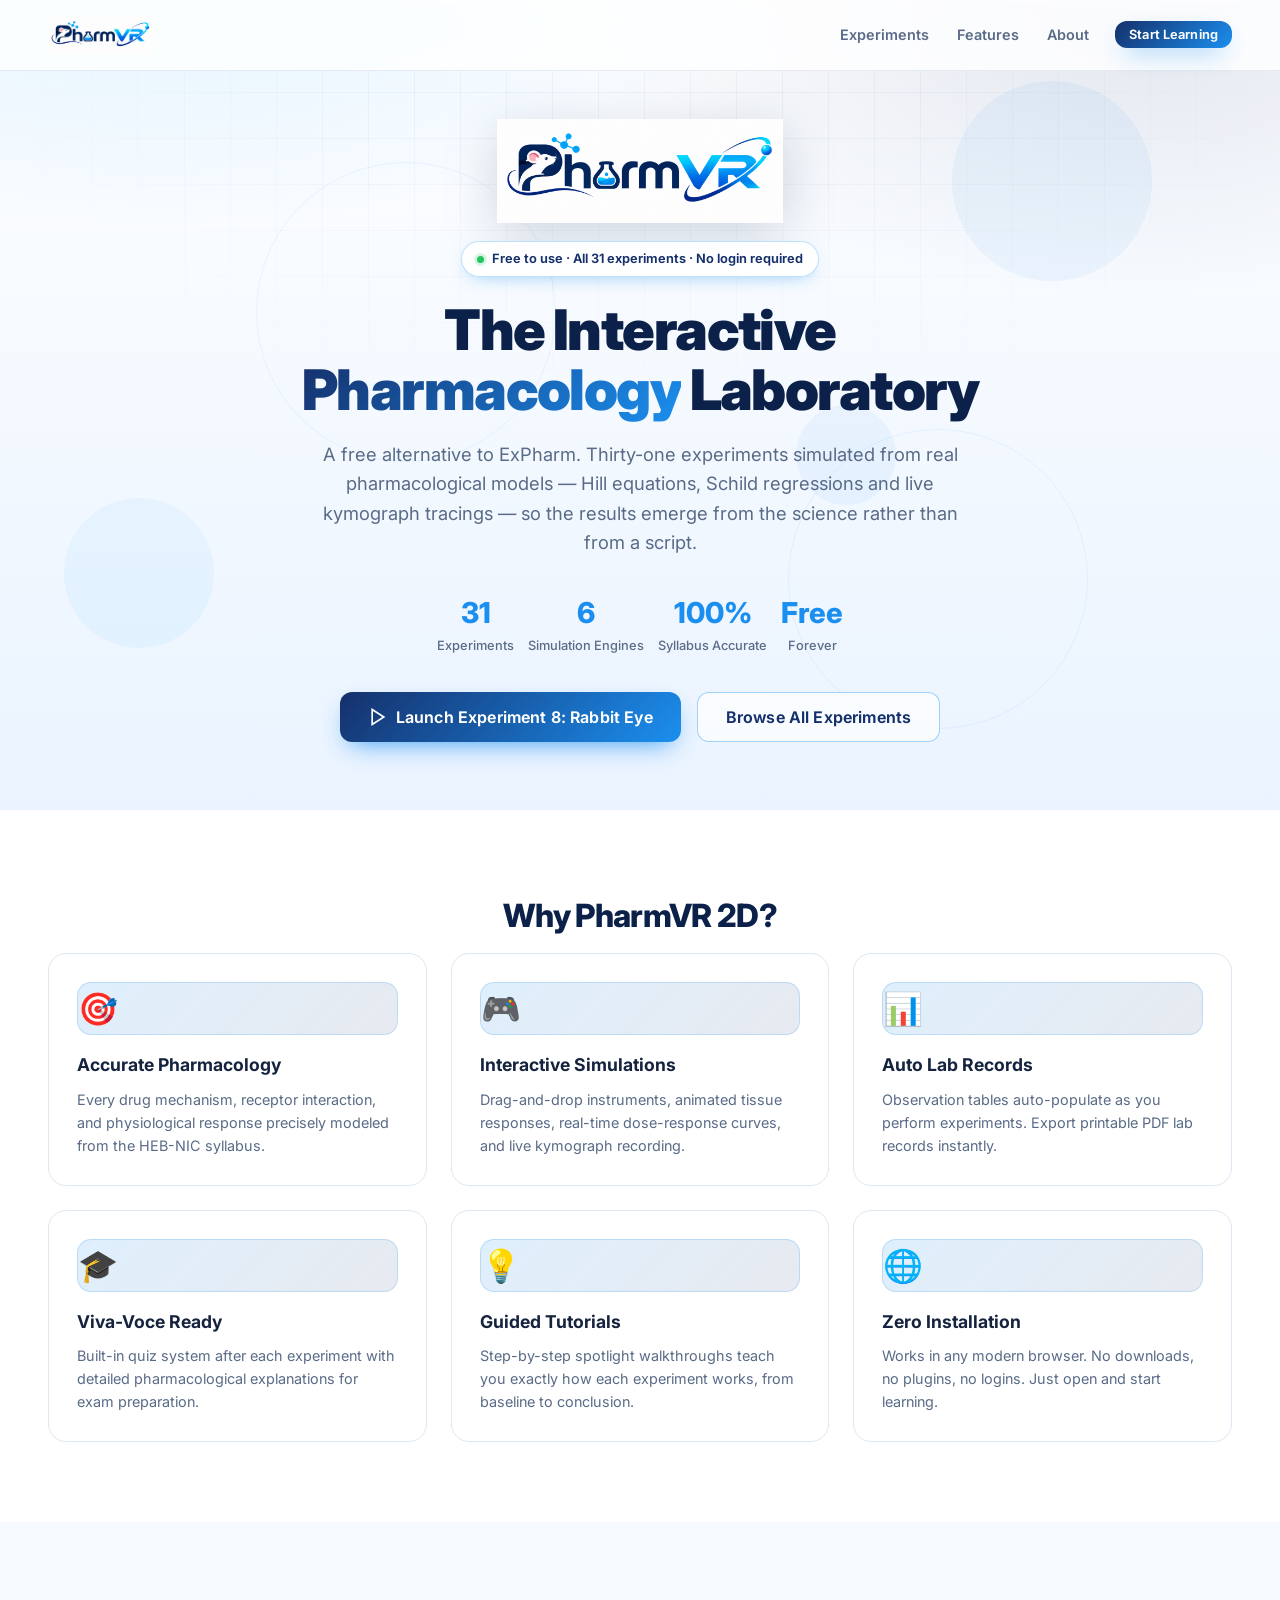
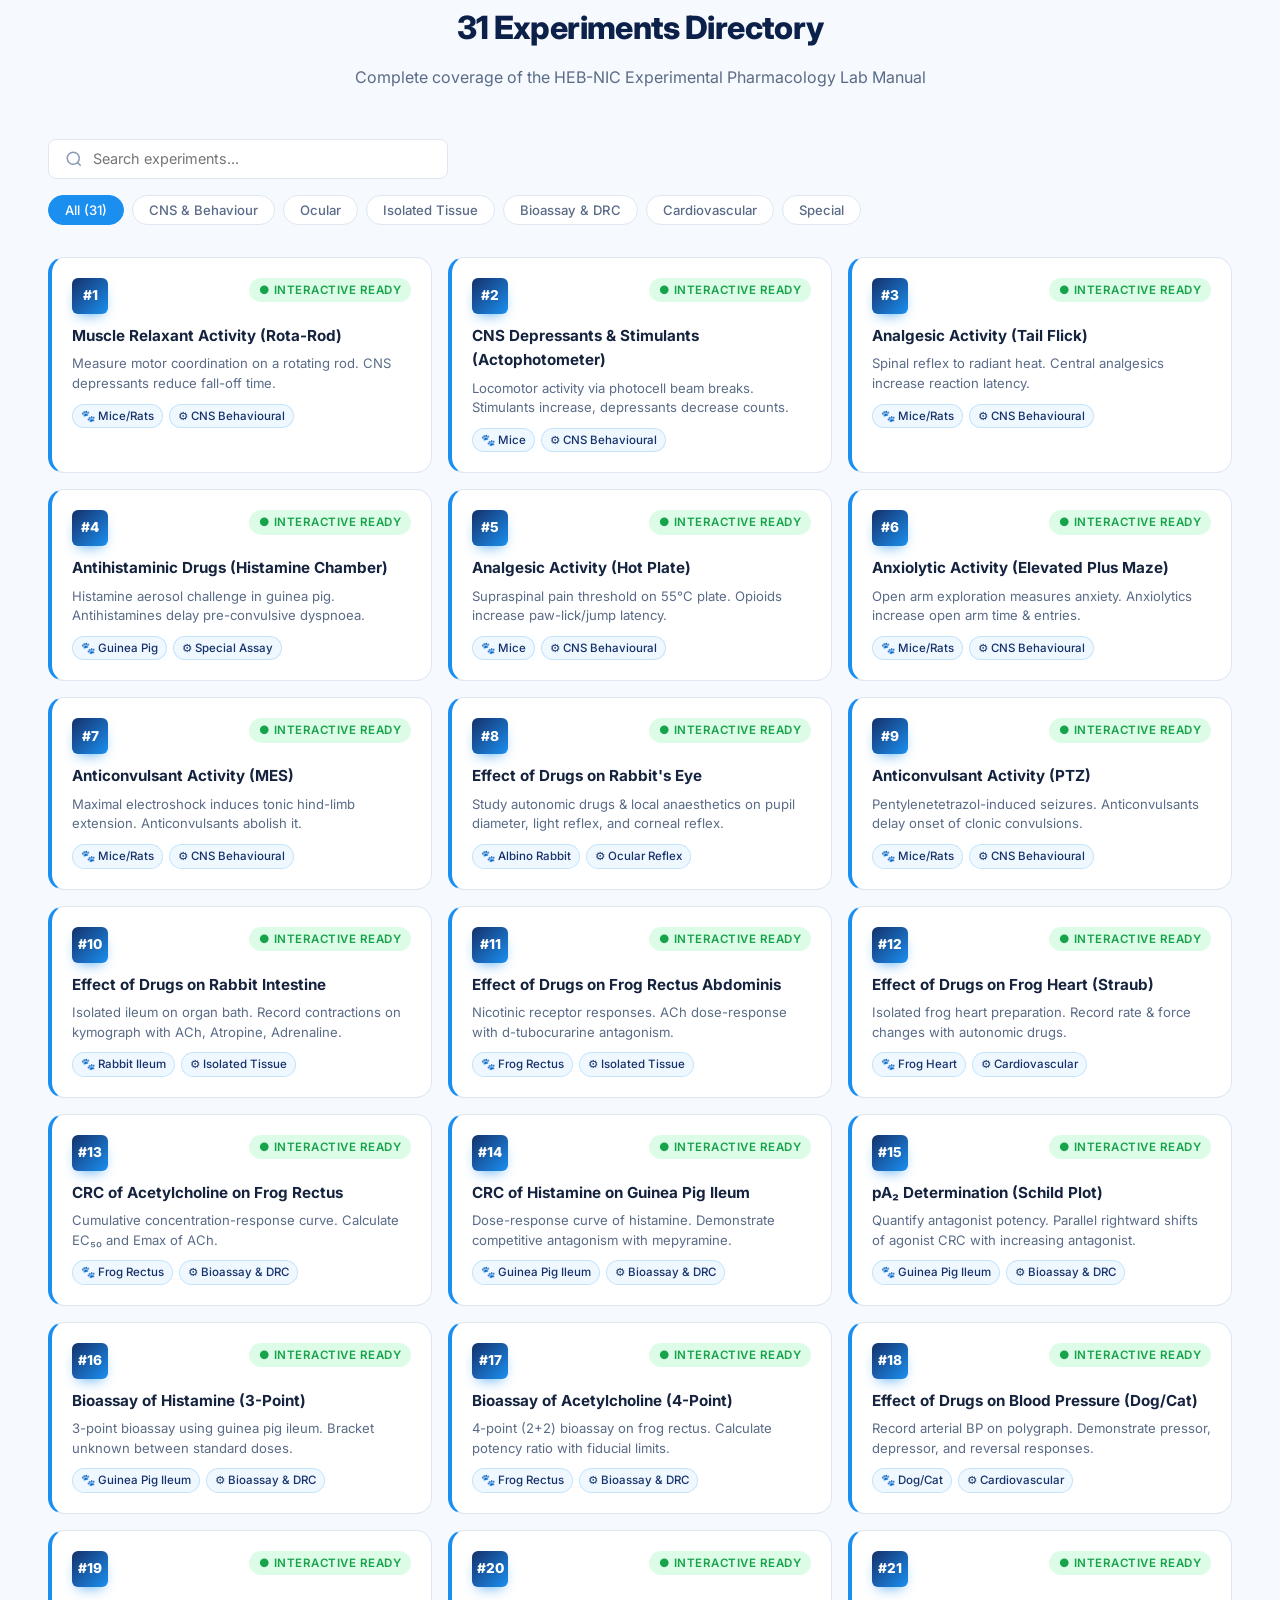
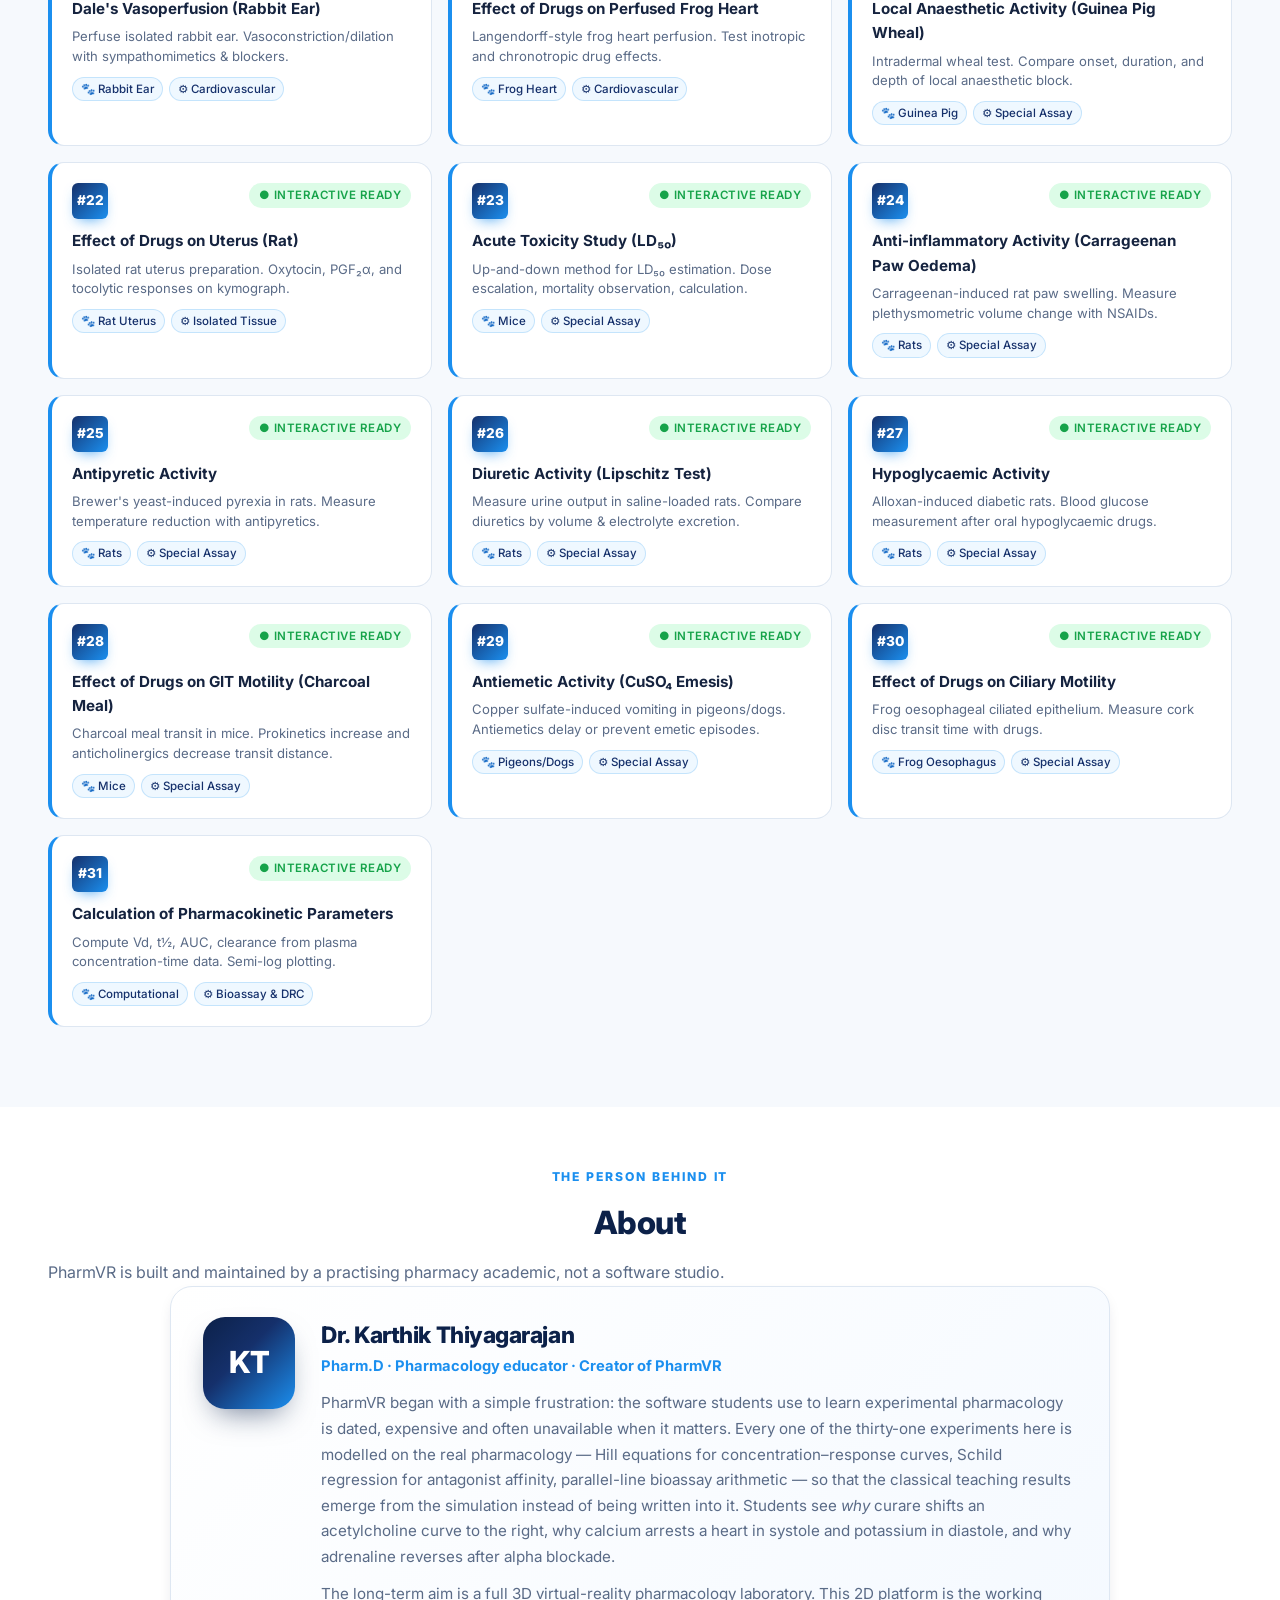
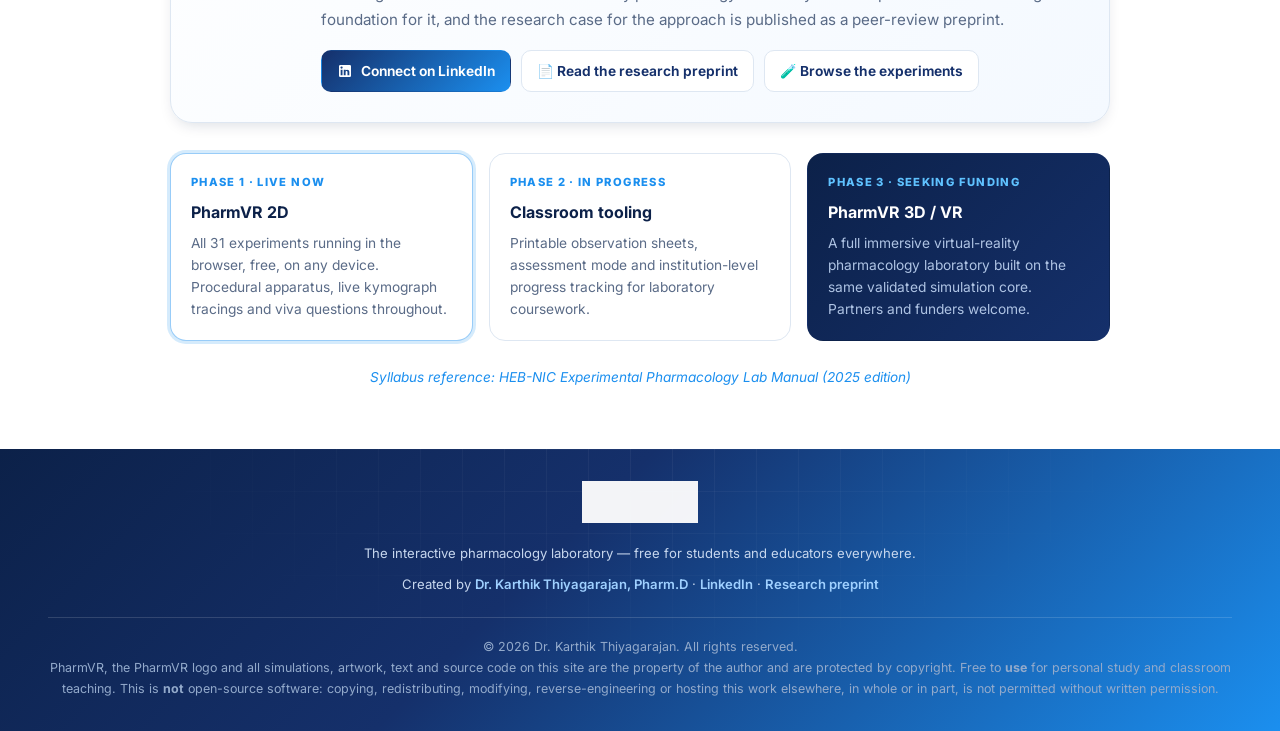
==== commit 0d4065e0: "Brand the site, fix experiment-page scrolling, assert copyright Applies the PharmVR wordmark across " ====
--- a/index.html
+++ b/index.html
@@ -4,25 +4,30 @@
     <meta charset="UTF-8">
     <meta name="viewport" content="width=device-width, initial-scale=1.0">
     <title>PharmVR 2D — Free ExPharm Alternative | Interactive Pharmacology Lab Simulator</title>
-    <meta name="description" content="Free, open-access alternative to ExPharm. PharmVR 2D features 31 interactive pharmacology experiments with real-time 2D simulations, animated lab animals, and viva-voce assessments for pharmacy students.">
+    <meta name="description" content="Free alternative to ExPharm. PharmVR 2D features 31 interactive pharmacology experiments with real-time 2D simulations, animated lab animals, and viva-voce assessments for pharmacy students.">
     <meta name="keywords" content="expharm alternative, free pharmacology lab, interactive pharmacology simulator, pharmacology experiments, virtual pharmacology lab, lab rat simulator, pharmacy education, computer-assisted learning">
     <meta name="author" content="Karthik Thiyagarajan">
     <meta name="google-site-verification" content="QQ0Q0cNfTvMGvl5bljlnndUcc_mFA-Au18JLr-3xh98">
     <meta property="og:title" content="PharmVR 2D — Interactive Pharmacology Lab">
-    <meta property="og:description" content="Free, open-access 2D interactive pharmacology lab. 31 experiments with real-time simulations, animated graphics, and viva-voce assessments.">
-    <meta property="og:image" content="https://pharmvr.github.io/pharmvr-2d/assets/og-image.png">
-    <meta property="og:url" content="https://pharmvr.github.io/pharmvr-2d/">
+    <meta property="og:description" content="Free 2D interactive pharmacology lab. 31 experiments with real-time simulations, animated graphics, and viva-voce assessments.">
+    <meta property="og:image" content="https://pharmvr.github.io/assets/logo.png">
+    <meta property="og:url" content="https://pharmvr.github.io/">
+    <meta property="og:type" content="website">
     <meta name="twitter:card" content="summary_large_image">
     <meta name="twitter:title" content="PharmVR 2D — Interactive Pharmacology Lab">
-    <meta name="twitter:description" content="Free, open-access alternative to ExPharm. PharmVR 2D features 31 interactive pharmacology experiments with real-time 2D simulations for pharmacy students.">
-    <link rel="icon" type="image/png" href="assets/favicon.png">
+    <meta name="twitter:description" content="Free alternative to ExPharm. PharmVR 2D features 31 interactive pharmacology experiments with real-time 2D simulations for pharmacy students.">
+    <link rel="canonical" href="https://pharmvr.github.io/">
+    <link rel="icon" type="image/svg+xml" href="assets/favicon.svg">
+    <link rel="alternate icon" type="image/png" href="assets/favicon.png">
+    <meta name="theme-color" content="#0C2149">
+    <meta name="copyright" content="© Dr. Karthik Thiyagarajan. All rights reserved.">
     <script type="application/ld+json">
     {
         "@context": "https://schema.org",
         "@type": "SoftwareApplication",
         "name": "PharmVR 2D",
-        "description": "Free, open-access alternative to ExPharm. Interactive pharmacology lab simulator with 31 experiments.",
-        "url": "https://pharmvr.github.io/pharmvr-2d/",
+        "description": "Free alternative to ExPharm. Interactive pharmacology lab simulator with 31 experiments.",
+        "url": "https://pharmvr.github.io/",
         "applicationCategory": "EducationalApplication",
         "offers": {
             "@type": "Offer",
@@ -42,11 +47,12 @@
         "keywords": "expharm alternative, pharmacology lab, interactive simulator, pharmacy education"
     }
     </script>
-    <link rel="apple-touch-icon" href="assets/logo.png">
+    <link rel="apple-touch-icon" href="assets/pharmvr-logo.png">
     <link rel="stylesheet" href="css/main.css">
     <link rel="stylesheet" href="css/experiment.css">
     <link rel="stylesheet" href="css/tutorial.css">
     <link rel="stylesheet" href="css/lab2.css">
+    <link rel="stylesheet" href="css/brand.css">
     <link rel="preconnect" href="https://fonts.googleapis.com">
     <link rel="preconnect" href="https://fonts.gstatic.com" crossorigin>
     <link href="https://fonts.googleapis.com/css2?family=Inter:wght@300;400;500;600;700;800;900&family=JetBrains+Mono:wght@400;500;600&display=swap" rel="stylesheet">
@@ -59,34 +65,9 @@
         <!-- Hero Section -->
         <header class="hero">
             <nav class="nav-bar">
-                <div class="nav-brand">
-                    <div class="brand-icon">
-                        <svg width="40" height="40" viewBox="0 0 40 40" fill="none">
-                            <!-- Rat head -->
-                            <ellipse cx="20" cy="18" rx="10" ry="12" fill="currentColor" opacity="0.85"/>
-                            <!-- Rat ears -->
-                            <circle cx="12" cy="8" r="4" fill="currentColor" opacity="0.85"/>
-                            <circle cx="28" cy="8" r="4" fill="currentColor" opacity="0.85"/>
-                            <circle cx="12" cy="8" r="2.5" fill="white" opacity="0.5"/>
-                            <circle cx="28" cy="8" r="2.5" fill="white" opacity="0.5"/>
-                            <!-- Rat eyes -->
-                            <circle cx="16" cy="16" r="1.5" fill="white"/>
-                            <circle cx="24" cy="16" r="1.5" fill="white"/>
-                            <!-- Rat snout -->
-                            <ellipse cx="20" cy="22" rx="3" ry="2.5" fill="white" opacity="0.7"/>
-                            <!-- Rat nose -->
-                            <circle cx="20" cy="21" r="1" fill="currentColor" opacity="0.6"/>
-                            <!-- Rat whiskers -->
-                            <line x1="10" y1="20" x2="8" y2="19" stroke="currentColor" stroke-width="0.8" opacity="0.6"/>
-                            <line x1="10" y1="22" x2="8" y2="22" stroke="currentColor" stroke-width="0.8" opacity="0.6"/>
-                            <line x1="30" y1="20" x2="32" y2="19" stroke="currentColor" stroke-width="0.8" opacity="0.6"/>
-                            <line x1="30" y1="22" x2="32" y2="22" stroke="currentColor" stroke-width="0.8" opacity="0.6"/>
-                            <!-- Rat tail -->
-                            <path d="M24 28 Q28 30 30 32" stroke="currentColor" stroke-width="1.5" fill="none" stroke-linecap="round" opacity="0.7"/>
-                        </svg>
-                    </div>
-                    <span class="brand-text">PharmVR <span class="brand-accent">2D Beta</span></span>
-                </div>
+                <a class="nav-brand" href="#" onclick="goHome();return false;" aria-label="PharmVR home">
+                    <img class="brand-logo" src="assets/pharmvr-logo.png" alt="PharmVR" draggable="false">
+                </a>
                 <div class="nav-links">
                     <a href="#experiments" class="nav-link">Experiments</a>
                     <a href="#features" class="nav-link">Features</a>
@@ -99,13 +80,15 @@
             </nav>
 
             <div class="hero-content">
-                <div class="hero-badge">🧪 Free & Open Access — No Login Required</div>
+                <img class="hero-logo" src="assets/pharmvr-logo.png" alt="PharmVR" draggable="false">
+                <div class="hero-badge"><span class="dot"></span> Free to use · All 31 experiments · No login required</div>
                 <h1 class="hero-title">
-                    Interactive <span class="gradient-text">Pharmacology</span> Lab
+                    The Interactive <span class="grad">Pharmacology</span> Laboratory
                 </h1>
                 <p class="hero-subtitle">
-                    The free, open-access alternative to ExPharm. 31 interactive pharmacology experiments with real-time
-                    2D simulations, animated lab animals, pharmacological accuracy, and viva-voce assessments for pharmacy students.
+                    A free alternative to ExPharm. Thirty-one experiments simulated from real pharmacological models —
+                    Hill equations, Schild regressions and live kymograph tracings — so the results emerge from the
+                    science rather than from a script.
                 </p>
                 <div class="hero-stats">
                     <div class="stat">
@@ -213,19 +196,85 @@
 
         <!-- About -->
         <section id="about" class="about-section">
-            <div class="about-content">
-                <h2>About PharmVR 2D Beta</h2>
-                <p>PharmVR 2D Beta is a free, open-access educational platform built to replace outdated ExPharm software. 
-                   Designed for B.Pharm, Pharm.D, and MBBS students, it covers all 31 experiments from the 
-                   HEB-NIC Experimental Pharmacology Lab Manual with interactive 2D simulations, accurate pharmacological modeling, 
-                   and comprehensive viva-voce preparation.</p>
-                <p class="about-note">📖 Syllabus Reference: HEB-NIC Experimental Pharmacology Lab Manual (2025 Edition)</p>
-            </div>
+            <span class="section-eyebrow">The person behind it</span>
+            <h2 class="section-title">About</h2>
+            <p class="section-subtitle">PharmVR is built and maintained by a practising pharmacy academic, not a software studio.</p>
+
+            <div class="author-card">
+                <div class="author-mark">KT</div>
+                <div>
+                    <div class="author-name">Dr. Karthik Thiyagarajan</div>
+                    <div class="author-role">Pharm.D · Pharmacology educator · Creator of PharmVR</div>
+                    <p class="author-bio">
+                        PharmVR began with a simple frustration: the software students use to learn experimental
+                        pharmacology is dated, expensive and often unavailable when it matters. Every one of the
+                        thirty-one experiments here is modelled on the real pharmacology — Hill equations for
+                        concentration–response curves, Schild regression for antagonist affinity, parallel-line
+                        bioassay arithmetic — so that the classical teaching results emerge from the simulation
+                        instead of being written into it. Students see <em>why</em> curare shifts an acetylcholine
+                        curve to the right, why calcium arrests a heart in systole and potassium in diastole, and
+                        why adrenaline reverses after alpha blockade.
+                    </p>
+                    <p class="author-bio">
+                        The long-term aim is a full 3D virtual-reality pharmacology laboratory. This 2D platform is
+                        the working foundation for it, and the research case for the approach is published as a
+                        peer-review preprint.
+                    </p>
+                    <div class="author-links">
+                        <a class="author-link primary" href="https://www.linkedin.com/in/karthik-thiyagarajan/" target="_blank" rel="noopener">
+                            <svg width="16" height="16" viewBox="0 0 24 24" fill="currentColor"><path d="M19 3A2 2 0 0 1 21 5v14a2 2 0 0 1-2 2H5a2 2 0 0 1-2-2V5a2 2 0 0 1 2-2h14m-.5 15.5v-5.3a3.26 3.26 0 0 0-3.26-3.26c-.85 0-1.84.52-2.32 1.3v-1.11h-2.79v8.37h2.79v-4.93c0-.77.62-1.4 1.39-1.4a1.4 1.4 0 0 1 1.4 1.4v4.93h2.79M6.88 8.56a1.68 1.68 0 0 0 1.68-1.68c0-.93-.75-1.69-1.68-1.69a1.69 1.69 0 0 0-1.69 1.69c0 .92.76 1.68 1.69 1.68m1.39 9.94v-8.37H5.5v8.37h2.77z"/></svg>
+                            Connect on LinkedIn
+                        </a>
+                        <a class="author-link" href="https://www.preprints.org/manuscript/202507.0959" target="_blank" rel="noopener">
+                            📄 Read the research preprint
+                        </a>
+                        <a class="author-link" href="#experiments">🧪 Browse the experiments</a>
+                    </div>
+                </div>
+            </div>
+
+            <div class="roadmap">
+                <div class="roadmap-item now">
+                    <span class="phase">Phase 1 · Live now</span>
+                    <h4>PharmVR 2D</h4>
+                    <p>All 31 experiments running in the browser, free, on any device. Procedural apparatus, live
+                       kymograph tracings and viva questions throughout.</p>
+                </div>
+                <div class="roadmap-item">
+                    <span class="phase">Phase 2 · In progress</span>
+                    <h4>Classroom tooling</h4>
+                    <p>Printable observation sheets, assessment mode and institution-level progress tracking for
+                       laboratory coursework.</p>
+                </div>
+                <div class="roadmap-item next">
+                    <span class="phase">Phase 3 · Seeking funding</span>
+                    <h4>PharmVR 3D / VR</h4>
+                    <p>A full immersive virtual-reality pharmacology laboratory built on the same validated
+                       simulation core. Partners and funders welcome.</p>
+                </div>
+            </div>
+
+            <p class="about-note" style="text-align:center;margin-top:26px">
+                Syllabus reference: HEB-NIC Experimental Pharmacology Lab Manual (2025 edition)
+            </p>
         </section>
 
         <footer class="footer">
-            <p>PharmVR 2D Beta — ExPharm Alternative © 2026 | Free & Open Access | Built for Pharmacy & Medical Students</p>
-            <p style="margin-top: 0.5rem; font-size: 0.9rem; opacity: 0.8;">Created by <a href="https://www.linkedin.com/in/karthik-thiyagarajan/" target="_blank" style="color: inherit; text-decoration: underline;">Karthik Thiyagarajan</a> | <a href="https://www.linkedin.com/in/karthik-thiyagarajan/" target="_blank" style="color: inherit; text-decoration: underline;">LinkedIn</a></p>
+            <img class="footer-logo" src="assets/pharmvr-logo.png" alt="PharmVR" draggable="false">
+            <p>The interactive pharmacology laboratory — free for students and educators everywhere.</p>
+            <p style="margin-top:10px">
+                Created by <a href="https://www.linkedin.com/in/karthik-thiyagarajan/" target="_blank" rel="noopener">Dr. Karthik Thiyagarajan, Pharm.D</a>
+                · <a href="https://www.linkedin.com/in/karthik-thiyagarajan/" target="_blank" rel="noopener">LinkedIn</a>
+                · <a href="https://www.preprints.org/manuscript/202507.0959" target="_blank" rel="noopener">Research preprint</a>
+            </p>
+            <div class="footer-legal">
+                © 2026 Dr. Karthik Thiyagarajan. All rights reserved.<br>
+                PharmVR, the PharmVR logo and all simulations, artwork, text and source code on this site are the
+                property of the author and are protected by copyright. Free to <strong>use</strong> for personal study
+                and classroom teaching. This is <strong>not</strong> open-source software: copying, redistributing,
+                modifying, reverse-engineering or hosting this work elsewhere, in whole or in part, is not permitted
+                without written permission.
+            </div>
         </footer>
     </div>
 
@@ -552,35 +601,52 @@
     </div>
 
     <!-- Scripts -->
+    <script src="js/protect.js"></script>
     <script src="js/svg-assets.js"></script>
     <script src="js/drag-game.js"></script>
     <script src="js/pharmacology.js"></script>
     <script src="js/renderer.js"></script>
     <script src="js/experiments-data.js"></script>
     <script src="js/tutorial.js"></script>
-    <script src="js/engines/cns-engine.js"></script>
-    <script src="js/engines/tissue-engine.js"></script>
-    <script src="js/engines/bioassay-engine.js"></script>
-    <script src="js/engines/cardio-engine.js"></script>
-    <script src="js/engines/special-engine.js"></script>
     <script src="js/lab/core.js"></script>
     <script src="js/lab/rodent.js"></script>
+    <script src="js/lab/guineapig.js"></script>
     <script src="js/lab/engine.js"></script>
+    <script src="js/lab/pharm.js"></script>
+    <script src="js/lab/kymograph.js"></script>
     <script src="js/lab/organbath.js"></script>
+    <script src="js/lab/heartrig.js"></script>
     <script src="js/lab/exp/exp01-rotarod.js"></script>
     <script src="js/lab/exp/exp08-rabbiteye.js"></script>
     <script src="js/lab/exp/exp02-actophotometer.js"></script>
     <script src="js/lab/exp/exp03-tailflick.js"></script>
+    <script src="js/lab/exp/exp04-histaminechamber.js"></script>
     <script src="js/lab/exp/exp05-hotplate.js"></script>
     <script src="js/lab/exp/exp06-epm.js"></script>
     <script src="js/lab/exp/exp07-mes.js"></script>
+    <script src="js/lab/exp/exp09-ptz.js"></script>
     <script src="js/lab/exp/exp10-rabbitintestine.js"></script>
     <script src="js/lab/exp/exp11-frogrectus.js"></script>
+    <script src="js/lab/exp/exp12-frogheart.js"></script>
     <script src="js/lab/exp/exp13-achcrc.js"></script>
+    <script src="js/lab/exp/exp14-histaminecrc.js"></script>
+    <script src="js/lab/exp/exp15-schild.js"></script>
+    <script src="js/lab/exp/exp16-histaminebioassay.js"></script>
+    <script src="js/lab/exp/exp17-achbioassay.js"></script>
+    <script src="js/lab/exp/exp18-bloodpressure.js"></script>
+    <script src="js/lab/exp/exp19-vasoperfusion.js"></script>
+    <script src="js/lab/exp/exp20-perfusedheart.js"></script>
+    <script src="js/lab/exp/exp21-localanaesthetic.js"></script>
+    <script src="js/lab/exp/exp22-ratuterus.js"></script>
     <script src="js/lab/exp/exp23-ld50.js"></script>
     <script src="js/lab/exp/exp24-pawoedema.js"></script>
     <script src="js/lab/exp/exp25-antipyretic.js"></script>
     <script src="js/lab/exp/exp26-diuretic.js"></script>
+    <script src="js/lab/exp/exp27-hypoglycaemic.js"></script>
+    <script src="js/lab/exp/exp28-charcoalmeal.js"></script>
+    <script src="js/lab/exp/exp29-antiemetic.js"></script>
+    <script src="js/lab/exp/exp30-ciliarymotility.js"></script>
+    <script src="js/lab/exp/exp31-pharmacokinetics.js"></script>
     <script src="js/app.js"></script>
 </body>
 </html>
--- a/css/brand.css
+++ b/css/brand.css
@@ -0,0 +1,382 @@
+/* ============================================================
+   PharmVR — brand system
+   © Dr. Karthik Thiyagarajan. All rights reserved.
+
+   Loaded last so it governs the palette and layout without
+   rewriting the older stylesheets.
+   ============================================================ */
+
+:root {
+    /* drawn from the wordmark: deep navy body, bright blue "VR" */
+    --navy-900: #081630;
+    --navy-800: #0C2149;
+    --navy-700: #15306B;
+    --navy-600: #1E3F86;
+    --blue-500: #1B8FEF;
+    --blue-400: #2BA8FF;
+    --blue-300: #5FC2FF;
+    --cyan-200: #A5DEFF;
+
+    --primary: #1B8FEF;
+    --primary-dark: #15306B;
+    --primary-light: #A5DEFF;
+    --primary-50: #EFF8FF;
+    --accent: #2BA8FF;
+
+    --ink: #0A1A3C;
+    --text: #15233F;
+    --text-secondary: #5A6B87;
+    --text-light: #8A9AB5;
+    --border: #DEE7F2;
+    --border-light: #EDF3FA;
+    --bg: #F6F9FD;
+
+    --brand-grad: linear-gradient(135deg, #0C2149 0%, #15306B 42%, #1B8FEF 100%);
+    --brand-grad-soft: linear-gradient(135deg, #15306B 0%, #1B8FEF 100%);
+    --ring: 0 0 0 3px rgba(27, 143, 239, 0.18);
+
+    --shadow-sm: 0 1px 2px rgba(10, 26, 60, 0.06);
+    --shadow: 0 6px 16px -6px rgba(10, 26, 60, 0.18);
+    --shadow-lg: 0 18px 40px -18px rgba(10, 26, 60, 0.30);
+    --shadow-xl: 0 32px 64px -24px rgba(10, 26, 60, 0.38);
+}
+
+/* ---------- the lab mouse cursor ----------
+   A small white mouse in profile, tilted so the nose reads as the
+   pointer tip. Outlined so it stays legible on dark canvases. */
+:root,
+body {
+    cursor: url("data:image/svg+xml;utf8,<svg xmlns='http://www.w3.org/2000/svg' width='34' height='34' viewBox='0 0 34 34'><g transform='rotate(25 17 17)'><path d='M30 18 C33 18 34 13 31 11' fill='none' stroke='%23c98596' stroke-width='2' stroke-linecap='round'/><ellipse cx='21' cy='18' rx='10' ry='7.6' fill='%23ffffff' stroke='%23334661' stroke-width='1.3'/><circle cx='15' cy='11.6' r='4.6' fill='%23ffffff' stroke='%23334661' stroke-width='1.2'/><circle cx='15.2' cy='11.8' r='2.5' fill='%23f3a8b8'/><path d='M3.5 17 C3.5 13.6 6.4 11.6 10 11.8 C13.4 12 15.4 14.2 15.2 17.2 C15 20 12.6 22 9.4 21.9 C6 21.8 3.5 20 3.5 17 Z' fill='%23ffffff' stroke='%23334661' stroke-width='1.3'/><circle cx='9.4' cy='15.6' r='1.7' fill='%231B2A44'/><circle cx='10' cy='15' r='0.6' fill='%23ffffff'/><circle cx='3.6' cy='17' r='1.5' fill='%23e88fa3'/><g stroke='%2393a5bd' stroke-width='0.9' stroke-linecap='round'><line x1='3' y1='18.6' x2='-2' y2='21'/><line x1='3' y1='15.6' x2='-2' y2='13.6'/></g></g></svg>") 5 11, auto;
+}
+a, button, summary, [onclick], .nav-link, .btn, .exp-card,
+input, select, textarea, .lab2-tr, .lab2-btn, .lab2-seg button {
+    cursor: url("data:image/svg+xml;utf8,<svg xmlns='http://www.w3.org/2000/svg' width='34' height='34' viewBox='0 0 34 34'><g transform='rotate(25 17 17)'><path d='M30 18 C33 18 34 13 31 11' fill='none' stroke='%23c98596' stroke-width='2' stroke-linecap='round'/><ellipse cx='21' cy='18' rx='10' ry='7.6' fill='%23EAF4FF' stroke='%231B8FEF' stroke-width='1.5'/><circle cx='15' cy='11.6' r='4.6' fill='%23EAF4FF' stroke='%231B8FEF' stroke-width='1.3'/><circle cx='15.2' cy='11.8' r='2.5' fill='%23f3a8b8'/><path d='M3.5 17 C3.5 13.6 6.4 11.6 10 11.8 C13.4 12 15.4 14.2 15.2 17.2 C15 20 12.6 22 9.4 21.9 C6 21.8 3.5 20 3.5 17 Z' fill='%23EAF4FF' stroke='%231B8FEF' stroke-width='1.5'/><circle cx='9.4' cy='15.6' r='1.8' fill='%230C2149'/><circle cx='10' cy='15' r='0.6' fill='%23ffffff'/><circle cx='3.6' cy='17' r='1.5' fill='%23e88fa3'/><g stroke='%231B8FEF' stroke-width='1' stroke-linecap='round'><line x1='3' y1='18.6' x2='-2' y2='21'/><line x1='3' y1='15.6' x2='-2' y2='13.6'/></g></g></svg>") 5 11, pointer;
+}
+
+/* ---------- content protection (deterrent, not a lock) ---------- */
+img, canvas, svg, video {
+    -webkit-user-drag: none;
+    user-select: none;
+    -webkit-user-select: none;
+}
+.no-select { user-select: none; -webkit-user-select: none; }
+
+/* ============================================================
+   NAVIGATION
+   ============================================================ */
+.nav-bar {
+    background: rgba(255, 255, 255, 0.82);
+    backdrop-filter: saturate(180%) blur(16px);
+    -webkit-backdrop-filter: saturate(180%) blur(16px);
+    border-bottom: 1px solid rgba(21, 48, 107, 0.09);
+    box-shadow: 0 1px 0 rgba(255, 255, 255, 0.6) inset;
+}
+.nav-brand { display: flex; align-items: center; gap: 10px; text-decoration: none; }
+.brand-logo { height: 38px; width: auto; display: block; }
+.nav-brand .brand-icon,
+.nav-brand .brand-text { display: none; }
+
+.nav-link {
+    color: var(--text-secondary); font-weight: 600; font-size: 0.9rem;
+    position: relative; padding: 6px 2px; text-decoration: none;
+    transition: color var(--transition);
+}
+.nav-link::after {
+    content: ''; position: absolute; left: 0; right: 0; bottom: -2px; height: 2px;
+    background: var(--brand-grad-soft); border-radius: 2px;
+    transform: scaleX(0); transform-origin: left; transition: transform 220ms ease;
+}
+.nav-link:hover { color: var(--navy-700); }
+.nav-link:hover::after { transform: scaleX(1); }
+
+/* ============================================================
+   HERO
+   ============================================================ */
+.hero {
+    position: relative; overflow: hidden;
+    background:
+        radial-gradient(1100px 520px at 12% -10%, rgba(43, 168, 255, 0.16), transparent 60%),
+        radial-gradient(900px 480px at 88% 0%, rgba(21, 48, 107, 0.12), transparent 62%),
+        linear-gradient(180deg, #FFFFFF 0%, #F2F8FF 60%, #EAF3FF 100%);
+}
+.hero::after {
+    content: ''; position: absolute; inset: 0; pointer-events: none;
+    background-image:
+        linear-gradient(rgba(21, 48, 107, 0.045) 1px, transparent 1px),
+        linear-gradient(90deg, rgba(21, 48, 107, 0.045) 1px, transparent 1px);
+    background-size: 46px 46px;
+    mask-image: radial-gradient(900px 440px at 50% 10%, #000 20%, transparent 78%);
+    -webkit-mask-image: radial-gradient(900px 440px at 50% 10%, #000 20%, transparent 78%);
+}
+.hero-content { position: relative; z-index: 2; }
+
+.hero-logo {
+    height: clamp(62px, 9vw, 104px); width: auto;
+    margin: 0 auto 18px; display: block;
+    filter: drop-shadow(0 12px 26px rgba(12, 33, 73, 0.18));
+}
+
+.hero-badge {
+    display: inline-flex; align-items: center; gap: 8px;
+    background: rgba(255, 255, 255, 0.9);
+    border: 1px solid rgba(27, 143, 239, 0.28);
+    color: var(--navy-700); font-weight: 650; font-size: 0.8rem;
+    padding: 7px 15px; border-radius: 999px;
+    box-shadow: 0 6px 18px -8px rgba(27, 143, 239, 0.5);
+    backdrop-filter: blur(8px);
+}
+.hero-badge .dot {
+    width: 7px; height: 7px; border-radius: 50%; background: #22c55e;
+    box-shadow: 0 0 0 3px rgba(34, 197, 94, 0.18);
+}
+
+.hero-title { color: var(--navy-800); letter-spacing: -0.028em; line-height: 1.06; }
+.hero-title .grad {
+    background: var(--brand-grad-soft);
+    -webkit-background-clip: text; background-clip: text;
+    -webkit-text-fill-color: transparent; color: transparent;
+}
+.hero-subtitle { color: var(--text-secondary); max-width: 660px; margin-inline: auto; }
+
+.hero-stats { gap: 14px; }
+.hero-stat {
+    background: rgba(255, 255, 255, 0.78);
+    border: 1px solid var(--border);
+    border-radius: 16px; padding: 14px 20px; min-width: 112px;
+    box-shadow: var(--shadow-sm);
+    backdrop-filter: blur(8px);
+    transition: transform var(--transition), box-shadow var(--transition);
+}
+.hero-stat:hover { transform: translateY(-3px); box-shadow: var(--shadow); }
+.hero-stat-value {
+    background: var(--brand-grad-soft);
+    -webkit-background-clip: text; background-clip: text;
+    -webkit-text-fill-color: transparent;
+    font-weight: 800;
+}
+
+/* ---------- buttons ---------- */
+.btn {
+    border-radius: 12px; font-weight: 650; letter-spacing: 0.01em;
+    transition: transform 160ms ease, box-shadow 200ms ease, background 200ms ease;
+}
+.btn-primary {
+    background: var(--brand-grad-soft); border: none; color: #fff;
+    box-shadow: 0 10px 26px -10px rgba(27, 143, 239, 0.9);
+}
+.btn-primary:hover { transform: translateY(-2px); box-shadow: 0 16px 34px -12px rgba(27, 143, 239, 1); }
+.btn-outline {
+    background: rgba(255, 255, 255, 0.7); color: var(--navy-700);
+    border: 1.5px solid rgba(27, 143, 239, 0.4); backdrop-filter: blur(6px);
+}
+.btn-outline:hover { border-color: var(--blue-500); background: #fff; transform: translateY(-2px); }
+
+/* ============================================================
+   SECTIONS
+   ============================================================ */
+.section-title { color: var(--navy-800); letter-spacing: -0.02em; }
+.section-subtitle { color: var(--text-secondary); }
+.section-eyebrow {
+    display: block; text-align: center; font-size: 0.76rem; font-weight: 800;
+    letter-spacing: 0.16em; text-transform: uppercase;
+    color: var(--blue-500); margin-bottom: 10px;
+}
+
+.features-section { background: #fff; }
+.feature-card {
+    background: #fff; border: 1px solid var(--border); border-radius: 18px;
+    transition: transform var(--transition), box-shadow var(--transition), border-color var(--transition);
+    position: relative; overflow: hidden;
+}
+.feature-card::before {
+    content: ''; position: absolute; inset: 0 0 auto 0; height: 3px;
+    background: var(--brand-grad-soft); transform: scaleX(0); transform-origin: left;
+    transition: transform 320ms ease;
+}
+.feature-card:hover { transform: translateY(-5px); box-shadow: var(--shadow-lg); border-color: rgba(27,143,239,0.3); }
+.feature-card:hover::before { transform: scaleX(1); }
+.feature-icon {
+    background: linear-gradient(135deg, rgba(27,143,239,0.14), rgba(21,48,107,0.1));
+    border: 1px solid rgba(27,143,239,0.2);
+    border-radius: 14px;
+}
+
+.experiments-section { background: var(--bg); }
+
+/* ---------- experiment cards ---------- */
+.exp-card {
+    background: #fff; border: 1px solid var(--border); border-radius: 16px;
+    position: relative; overflow: hidden;
+    transition: transform var(--transition), box-shadow var(--transition), border-color var(--transition);
+}
+.exp-card::after {
+    content: ''; position: absolute; left: 0; top: 0; bottom: 0; width: 3px;
+    background: var(--brand-grad-soft); opacity: 0; transition: opacity 240ms ease;
+}
+.exp-card:hover {
+    transform: translateY(-4px); border-color: rgba(27, 143, 239, 0.34);
+    box-shadow: var(--shadow-lg);
+}
+.exp-card:hover::after { opacity: 1; }
+.exp-num {
+    background: var(--brand-grad-soft); color: #fff; font-weight: 800;
+    box-shadow: 0 6px 14px -6px rgba(27, 143, 239, 0.8);
+}
+.exp-tag { background: var(--primary-50); color: var(--navy-700); border: 1px solid rgba(27,143,239,0.2); }
+
+/* ============================================================
+   ABOUT / AUTHOR
+   ============================================================ */
+.about-section { background: #fff; }
+.author-card {
+    display: grid; grid-template-columns: auto 1fr; gap: 26px; align-items: start;
+    max-width: 940px; margin: 0 auto;
+    background: linear-gradient(135deg, #FFFFFF, #F4F9FF);
+    border: 1px solid var(--border); border-radius: 22px;
+    padding: 30px 32px; box-shadow: var(--shadow);
+}
+.author-mark {
+    width: 92px; height: 92px; border-radius: 22px;
+    background: var(--brand-grad); display: grid; place-items: center;
+    color: #fff; font-size: 1.9rem; font-weight: 800; letter-spacing: -0.02em;
+    box-shadow: 0 14px 30px -12px rgba(12, 33, 73, 0.6);
+}
+.author-name { font-size: 1.42rem; font-weight: 800; color: var(--navy-800); letter-spacing: -0.02em; }
+.author-role { color: var(--blue-500); font-weight: 700; font-size: 0.92rem; margin-top: 2px; }
+.author-bio { color: var(--text-secondary); line-height: 1.68; margin-top: 12px; font-size: 0.95rem; }
+.author-links { display: flex; flex-wrap: wrap; gap: 10px; margin-top: 18px; }
+.author-link {
+    display: inline-flex; align-items: center; gap: 8px;
+    padding: 9px 15px; border-radius: 10px; font-size: 0.86rem; font-weight: 650;
+    text-decoration: none; border: 1.5px solid var(--border);
+    color: var(--navy-700); background: #fff; transition: all var(--transition);
+}
+.author-link:hover { border-color: var(--blue-500); color: var(--blue-500); transform: translateY(-2px); box-shadow: var(--shadow-sm); }
+.author-link.primary { background: var(--brand-grad-soft); color: #fff; border-color: transparent; }
+.author-link.primary:hover { color: #fff; box-shadow: 0 12px 26px -10px rgba(27,143,239,0.9); }
+
+/* roadmap strip */
+.roadmap {
+    max-width: 940px; margin: 30px auto 0;
+    display: grid; grid-template-columns: repeat(auto-fit, minmax(230px, 1fr)); gap: 16px;
+}
+.roadmap-item {
+    background: #fff; border: 1px solid var(--border); border-radius: 16px; padding: 20px;
+    position: relative; overflow: hidden;
+}
+.roadmap-item .phase {
+    font-size: 0.7rem; font-weight: 800; letter-spacing: 0.12em; text-transform: uppercase;
+    color: var(--blue-500); display: block; margin-bottom: 8px;
+}
+.roadmap-item h4 { font-size: 1rem; color: var(--navy-800); margin-bottom: 6px; }
+.roadmap-item p { font-size: 0.86rem; color: var(--text-secondary); line-height: 1.6; }
+.roadmap-item.now { border-color: rgba(27,143,239,0.45); box-shadow: var(--ring); }
+.roadmap-item.next { background: linear-gradient(135deg, #0C2149, #15306B); border-color: transparent; }
+.roadmap-item.next h4 { color: #fff; }
+.roadmap-item.next p { color: #AFC4E4; }
+.roadmap-item.next .phase { color: var(--blue-300); }
+
+/* ============================================================
+   FOOTER
+   ============================================================ */
+.footer {
+    background: var(--brand-grad); color: #C7D7EE;
+    border-top: none; position: relative; overflow: hidden;
+}
+.footer::before {
+    content: ''; position: absolute; inset: 0;
+    background-image:
+        linear-gradient(rgba(255,255,255,0.05) 1px, transparent 1px),
+        linear-gradient(90deg, rgba(255,255,255,0.05) 1px, transparent 1px);
+    background-size: 42px 42px;
+    mask-image: radial-gradient(700px 300px at 50% 0%, #000, transparent 75%);
+    -webkit-mask-image: radial-gradient(700px 300px at 50% 0%, #000, transparent 75%);
+    pointer-events: none;
+}
+.footer > * { position: relative; z-index: 1; }
+.footer a { color: #9FD0FF; text-decoration: none; }
+.footer a:hover { color: #fff; text-decoration: underline; }
+.footer-logo { height: 42px; width: auto; margin-bottom: 14px; filter: brightness(0) invert(1); opacity: 0.95; }
+.footer-legal {
+    margin-top: 22px; padding-top: 18px;
+    border-top: 1px solid rgba(255, 255, 255, 0.14);
+    font-size: 0.78rem; color: #93AACB; line-height: 1.7;
+}
+
+/* ============================================================
+   EXPERIMENT SHELL — fit the viewport, no page scrolling
+   ============================================================ */
+.lab2 {
+    height: calc(100vh - 53px);
+    min-height: 0;
+    overflow: hidden;
+    background: #EEF4FB;
+}
+.lab2-col { height: 100%; min-height: 0; overflow: hidden; padding: 12px; gap: 10px; }
+.lab2-left, .lab2-right { max-height: none; overflow: hidden; background: #F7FAFE; }
+.lab2-left { border-right: 1px solid var(--border); }
+.lab2-right { border-left: 1px solid var(--border); }
+
+/* only the inner region scrolls, so the action buttons stay pinned */
+.lab2-scroll {
+    flex: 1 1 auto; min-height: 0; overflow-y: auto; overscroll-behavior: contain;
+    display: flex; flex-direction: column; gap: 10px;
+    padding-right: 2px;
+}
+.lab2-scroll::-webkit-scrollbar { width: 7px; }
+.lab2-scroll::-webkit-scrollbar-thumb { background: #CBD9EA; border-radius: 4px; }
+.lab2-scroll::-webkit-scrollbar-track { background: transparent; }
+.lab2-left .lab2-btnrow { flex: 0 0 auto; margin-top: 2px; }
+
+.lab2-card { border-radius: 14px; border-color: var(--border); }
+.lab2-card-h { color: var(--navy-700); margin-bottom: 8px; }
+.lab2-pill { background: var(--primary-50); color: var(--navy-700); }
+
+/* Protocol: collapse every step to one line except the current one.
+   This is what removes most of the left-column height. */
+.lab2-steps li { padding: 5px 7px; font-size: 0.76rem; gap: 8px; align-items: center; }
+.lab2-steps li > span:last-child {
+    display: -webkit-box; -webkit-line-clamp: 1; -webkit-box-orient: vertical;
+    overflow: hidden; min-width: 0;
+}
+.lab2-steps li.current { background: var(--primary-50); box-shadow: inset 3px 0 0 var(--blue-500); align-items: flex-start; }
+.lab2-steps li.current > span:last-child { -webkit-line-clamp: 6; line-height: 1.42; }
+.lab2-steps li.current .lab2-stepnum { background: var(--blue-500); border-color: var(--blue-500); }
+.lab2-steps li.done .lab2-stepnum { background: #DCFCE7; color: #15803d; border-color: #BBF7D0; }
+@keyframes l2pulse {
+    0%, 100% { box-shadow: 0 0 0 0 rgba(27, 143, 239, 0.45); }
+    50% { box-shadow: 0 0 0 5px rgba(27, 143, 239, 0); }
+}
+
+.lab2-tr { padding: 6px 9px; border-radius: 9px; }
+.lab2-tr-txt strong { font-size: 0.78rem; }
+.lab2-tr-txt small { font-size: 0.68rem; }
+.lab2-tr.active { border-color: var(--blue-500); background: var(--primary-50); box-shadow: var(--ring); }
+.lab2-seg button.active { background: var(--blue-500); border-color: var(--blue-500); }
+.lab2-btn.primary {
+    background: var(--brand-grad-soft); border-color: transparent;
+    box-shadow: 0 6px 18px -6px rgba(27, 143, 239, 0.85);
+}
+.lab2-center { background: radial-gradient(ellipse at 50% -10%, #16305F 0%, #070E1E 72%); padding: 14px; }
+.lab2-stage { box-shadow: 0 30px 60px -22px rgba(0,0,0,0.75), 0 0 0 1px rgba(95, 194, 255, 0.18); }
+.lab2-chip b { color: var(--blue-300); }
+.lab2-status b { color: var(--blue-300); }
+.lab2-infer b { color: var(--navy-700); }
+.lab2-table-wrap { max-height: 30vh; }
+.lab2-lapse { border-color: rgba(95, 194, 255, 0.4); }
+.lab2-lapse-t b { color: var(--blue-300); }
+.lab2-lapse-bar i { background: linear-gradient(90deg, #15306B, #5FC2FF); }
+
+/* lab header bar */
+.lab-topbar { background: var(--brand-grad); border-bottom: none; }
+.lab-topbar .lab-title, .lab-topbar a, .lab-topbar button { color: #EAF3FF; }
+
+@media (max-width: 1280px) {
+    .lab2 { height: auto; overflow: visible; grid-template-columns: 258px minmax(0, 1fr); }
+    .lab2-col { height: auto; overflow: visible; }
+    .lab2-scroll { overflow: visible; }
+}
+@media (max-width: 900px) {
+    .author-card { grid-template-columns: 1fr; text-align: center; justify-items: center; }
+    .author-links { justify-content: center; }
+}
